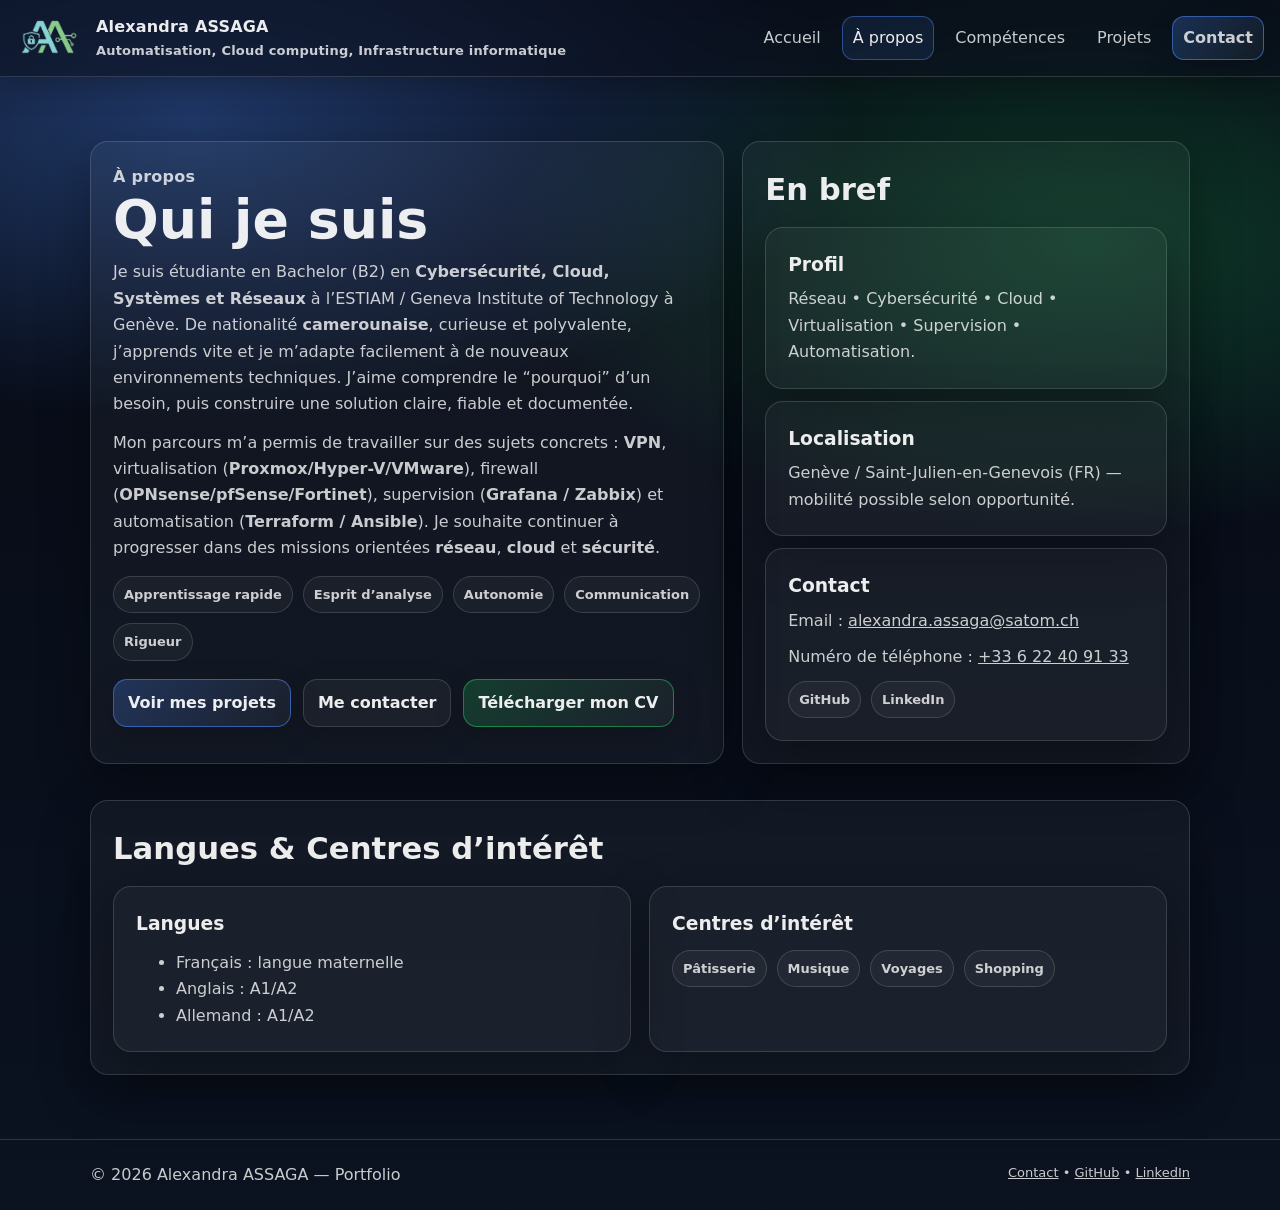
==== about.html @ e3ac4856 "Correction filtre projets + slogan, accessibilité et JS" ====
<!DOCTYPE html>
<html lang="fr">
<head>
  <meta charset="UTF-8" />
  <meta name="viewport" content="width=device-width, initial-scale=1.0" />
  <title>Portfolio — À propos</title>
  <link rel="canonical" href="https://aassaga21.github.io/Mon_porfolio/about.html" />
  <meta http-equiv="Content-Security-Policy" content="upgrade-insecure-requests" />
  <meta name="referrer" content="strict-origin-when-cross-origin" />
  <link rel="stylesheet" href="css/style.css" />
</head>
<body>

<header>
  <div class="container nav">
    <a class="brand" href="index.html">
      <img
        src="assets/images/Logo_Alexandra_ASSAGA.png"
        alt="Logo Alexandra Assaga"
        class="site-logo"
      />
      <div>
        <div style="font-weight:800">Alexandra ASSAGA</div>
        <div class="small muted">Automatisation, Cloud computing, Infrastructure informatique</div>
      </div>
    </a>

    <nav class="nav-links">
      <a data-nav href="index.html">Accueil</a>
      <a data-nav href="about.html">À propos</a>
      <a data-nav href="skills.html">Compétences</a>
      <a data-nav href="projects.html">Projets</a>
      <a data-nav href="contact.html" class="btn primary">Contact</a>
    </nav>
  </div>
</header>

<main class="section">
  <div class="container grid">

    <!-- Colonne gauche : bio + objectifs -->
    <section class="card pad" style="grid-column: 1 / span 7">
      <div class="kicker">À propos</div>
      <h1>Qui je suis</h1>

      <p>
        Je suis étudiante en Bachelor (B2) en <strong>Cybersécurité, Cloud, Systèmes et Réseaux</strong>
        à l’ESTIAM / Geneva Institute of Technology à Genève.
        De nationalité <strong>camerounaise</strong>, curieuse et polyvalente, j’apprends vite
        et je m’adapte facilement à de nouveaux environnements techniques.
        J’aime comprendre le “pourquoi” d’un besoin, puis construire une solution claire,
        fiable et documentée.
      </p>
      <p>
        Mon parcours m’a permis de travailler sur des sujets concrets : <strong>VPN</strong>, virtualisation (<strong>Proxmox/Hyper-V/VMware</strong>),
        firewall (<strong>OPNsense/pfSense/Fortinet</strong>), supervision (<strong>Grafana / Zabbix</strong>) et automatisation (<strong>Terraform / Ansible</strong>).
        Je souhaite continuer à progresser dans des missions orientées <strong>réseau</strong>, <strong>cloud</strong> et <strong>sécurité</strong>.
      </p>

      <div class="badges" style="margin-top:14px">
        <span class="badge">Apprentissage rapide</span>
        <span class="badge">Esprit d’analyse</span>
        <span class="badge">Autonomie</span>
        <span class="badge">Communication</span>
        <span class="badge">Rigueur</span>
      </div>

      <div class="hero-cta" style="margin-top:18px">
        <a class="btn primary" href="projects.html">Voir mes projets</a>
        <a class="btn" href="contact.html">Me contacter</a>
        <a class="btn success" href="assets/files/CV_ALEXANDRA_ASSAGA.pdf" target="_blank" rel="noopener">Télécharger mon CV</a>
      </div>
    </section>

    <!-- Colonne droite : résumé + contact -->
    <aside class="card pad" style="grid-column: 8 / span 5">
      <h2>En bref</h2>

      <div class="card pad" style="background: rgba(255,255,255,.03); margin-top:12px">
        <h3 style="margin-bottom:6px">Profil</h3>
        <p style="margin-bottom:0">
          Réseau • Cybersécurité • Cloud • Virtualisation • Supervision • Automatisation.
        </p>
      </div>

      <div class="card pad" style="background: rgba(255,255,255,.03); margin-top:12px">
        <h3 style="margin-bottom:6px">Localisation</h3>
        <p style="margin-bottom:0">Genève / Saint-Julien-en-Genevois (FR) — mobilité possible selon opportunité.</p>
      </div>

      <div class="card pad" style="background: rgba(255,255,255,.03); margin-top:12px">
        <h3 style="margin-bottom:6px">Contact</h3>
        <p style="margin-bottom:10px">
          Email :
          <a href="mailto:alexandra.assaga@satom.ch" style="text-decoration:underline">alexandra.assaga@satom.ch</a>
        </p>
        <p style="margin-bottom:10px">
          Numéro de téléphone :
          <a href="tel:+33622409133" style="text-decoration:underline">+33 6 22 40 91 33</a>
        </p>
        <div class="badges">
          <a class="badge" href="https://github.com/aassaga" target="_blank" rel="noopener">GitHub</a>
          <a class="badge" href="https://www.linkedin.com/in/alexandra-assaga/" target="_blank" rel="noopener">LinkedIn</a>
        </div>
      </div>
    </aside>

    <!-- (On a retiré ici Expérience & Projets académiques — déplacé dans projects.html en carrousel) -->

    <!-- Centres d’intérêt + Langues (tu peux garder cette section si tu veux) -->
    <section class="card pad" style="grid-column: 1 / -1; margin-top:18px">
      <h2>Langues & Centres d’intérêt</h2>

      <div class="grid" style="margin-top:12px">
        <div class="card pad" style="grid-column: span 6; background: rgba(255,255,255,.03)">
          <h3>Langues</h3>
          <ul style="margin:10px 0 0; color: var(--muted)">
            <li>Français : langue maternelle</li>
            <li>Anglais : A1/A2</li>
            <li>Allemand : A1/A2</li>
          </ul>
        </div>

        <div class="card pad" style="grid-column: span 6; background: rgba(255,255,255,.03)">
          <h3>Centres d’intérêt</h3>
          <div class="badges" style="margin-top:10px">
            <span class="badge">Pâtisserie</span>
            <span class="badge">Musique</span>
            <span class="badge">Voyages</span>
            <span class="badge">Shopping</span>
          </div>
        </div>
      </div>
    </section>

  </div>
</main>

<footer>
  <div class="container footer-row">
    <div>© <span id="year"></span> Alexandra ASSAGA — Portfolio</div>
    <div class="small">
      <a href="contact.html" style="text-decoration:underline">Contact</a> •
      <a href="https://github.com/aassaga" target="_blank" rel="noopener" style="text-decoration:underline">GitHub</a> •
      <a href="https://www.linkedin.com/in/alexandra-assaga/" target="_blank" rel="noopener" style="text-decoration:underline">LinkedIn</a>
    </div>
  </div>
</footer>

<script src="js/main.js"></script>
<script>
  document.getElementById("year").textContent = new Date().getFullYear();
</script>

</body>
</html>
---- css/style.css ----
:root{
  --bg: #0b1220;
  --surface: rgba(255,255,255,.055);
  --surface2: rgba(255,255,255,.085);
  --text: rgba(255,255,255,.92);
  --muted: rgba(255,255,255,.78);
  --line: rgba(255,255,255,.14);
  --brand: #4f8cff;
  --brand2: #22c55e;
  --shadow: 0 18px 50px rgba(0,0,0,.35);
  --radius: 18px;
  --container: 1100px;
  --font: ui-sans-serif, system-ui, -apple-system, Segoe UI, Roboto, Helvetica, Arial;
}

*{box-sizing:border-box}
html{scroll-behavior:smooth}
body{
  margin:0;
  font-family:var(--font);
  background:
    radial-gradient(1100px 500px at 15% 10%, rgba(79,140,255,.35), transparent 60%),
    radial-gradient(900px 450px at 85% 20%, rgba(34,197,94,.25), transparent 65%),
    linear-gradient(180deg, #060a14, var(--bg));
  color:var(--text);
  line-height:1.65;
}

a{color:inherit; text-decoration:none}
img{max-width:100%; display:block}

.container{
  width:min(var(--container), calc(100% - 40px));
  margin-inline:auto;
}

.muted{ color: var(--muted); }

/* Header */
header{
  position:sticky;
  top:0;
  z-index:50;
  backdrop-filter: blur(10px);
  background: rgba(11,18,32,.55);
  border-bottom: 1px solid var(--line);
  box-shadow: 0 10px 30px rgba(0,0,0,.18);
}

header .container.nav{
  width: 100%;
  max-width: none;
  margin: 0;
  padding-left: 16px;
  padding-right: 16px;
}

.nav{
  display:flex;
  align-items:center;
  justify-content:space-between;
  padding:14px 0;
  gap:14px;
}

.brand{
  display:flex;
  align-items:center;
  gap:12px;
  font-weight:700;
  letter-spacing:.2px;
  margin-left:0;
}

.brand-text{
  display:flex;
  flex-direction:column;
  line-height:1.05;
}
.brand-name{ font-weight:800; color: var(--text); }

.site-logo{
  height:46px;
  width:auto;
  object-fit:contain;
}

.nav-links{
  display:flex; gap:10px; flex-wrap:wrap;
  align-items:center;
}
.nav-links a{
  padding:8px 10px;
  border-radius:12px;
  color: var(--muted);
  border: 1px solid transparent;
}
.nav-links a:hover{
  color: var(--text);
  border-color: var(--line);
  background: rgba(255,255,255,.04);
}
.nav-links a.active{
  color: var(--text);
  border-color: rgba(79,140,255,.45);
  background: rgba(79,140,255,.10);
}

/* Buttons */
.btn{
  display:inline-flex; align-items:center; justify-content:center;
  gap:10px;
  padding:10px 14px;
  border-radius:14px;
  border: 1px solid var(--line);
  background: rgba(255,255,255,.04);
  color: var(--text);
  font-weight:650;
  box-shadow: 0 10px 30px rgba(0,0,0,.20);
  cursor:pointer;
}
.btn:hover{
  transform: translateY(-2px);
  border-color: rgba(255,255,255,.25);
  background: rgba(255,255,255,.06);
}
.btn.primary{
  border-color: rgba(79,140,255,.55);
  background: linear-gradient(135deg, rgba(79,140,255,.25), rgba(255,255,255,.04));
}
.btn.success{
  border-color: rgba(34,197,94,.55);
  background: linear-gradient(135deg, rgba(34,197,94,.22), rgba(255,255,255,.04));
}

/* Layout blocks */
.section{padding:64px 0}
.grid{
  display:grid;
  grid-template-columns: repeat(12, 1fr);
  gap:18px;
}
.card{
  border: 1px solid var(--line);
  border-radius: var(--radius);
  background: rgba(255,255,255,.04);
  box-shadow: var(--shadow);
}
.card:hover{ border-color: rgba(255,255,255,.20); }
.card.pad{padding:22px}

.kicker{color:var(--muted); font-weight:650; letter-spacing:.25px}
h1,h2,h3{margin:0 0 10px}
h1{font-size: clamp(34px, 4.2vw, 54px); line-height:1.1}
h2{font-size: clamp(24px, 2.4vw, 34px)}
p{margin:0 0 12px; color:var(--muted); max-width:75ch}

.badges{display:flex; flex-wrap:wrap; gap:10px}
.badge{
  padding:7px 10px;
  border-radius:999px;
  border: 1px solid var(--line);
  background: rgba(255,255,255,.04);
  color: var(--muted);
  font-weight:650;
  font-size: 13px;
  display:inline-flex;
  align-items:center;
  gap:8px;
}

/* Focus visible */
a:focus-visible,
button:focus-visible,
input:focus-visible,
textarea:focus-visible{
  outline: 3px solid rgba(79,140,255,.55);
  outline-offset: 3px;
  border-color: rgba(79,140,255,.75);
}

/* Hero */
.hero{ padding:72px 0 44px; }
.hero-left{grid-column: 1 / span 7;}
.hero-right{grid-column: 8 / span 5;}
.hero-cta{display:flex; gap:12px; flex-wrap:wrap; margin-top:18px}

.hl{
  background: linear-gradient(90deg, rgba(79,140,255,.95), rgba(34,197,94,.9));
  -webkit-background-clip: text;
  background-clip: text;
  color: transparent;
}

.hero-badges{ margin-top: 10px; }

.avatar{
  aspect-ratio: 1 / 1;
  border-radius: 22px;
  overflow:hidden;
  border: 1px solid rgba(255,255,255,.18);
  background: rgba(255,255,255,.04);
}
.avatar img{ width:100%; height:100%; object-fit:contain; }

/* Stats */
.stats{margin-top:18px}
.stat{
  display:flex; flex-direction:column;
  gap:3px;
  padding:14px;
  border-radius: 16px;
  border: 1px solid var(--line);
  background: rgba(255,255,255,.03);
}
.stat strong{font-size:18px}
.stat span{color:var(--muted); font-size:13px}

/* Skills */
.skill{
  display:flex; flex-direction:column; gap:10px;
  padding:16px;
  border-radius:16px;
  border:1px solid var(--line);
  background: rgba(255,255,255,.03);
}
.skill-top{display:flex; justify-content:space-between; gap:10px}
.progress{
  height:10px;
  border-radius:999px;
  border:1px solid var(--line);
  overflow:hidden;
  background: rgba(0,0,0,.20);
}
.progress > div{
  height:100%;
  width: var(--w, 60%);
  background: linear-gradient(90deg, rgba(79,140,255,.9), rgba(34,197,94,.85));
}

/* Forms */
form{display:grid; gap:12px}
label{font-weight:750; font-size:14px}
input, textarea{
  width:100%;
  padding:12px 12px;
  border-radius:14px;
  border: 1px solid var(--line);
  background: rgba(255,255,255,.04);
  color: var(--text);
  outline:none;
}
input:focus, textarea:focus{border-color: rgba(79,140,255,.6)}
textarea{min-height:140px; resize:vertical}

/* Footer */
footer{
  border-top: 1px solid var(--line);
  padding:22px 0;
  color: var(--muted);
}
.footer-row{
  display:flex;
  justify-content:space-between;
  gap:12px;
  flex-wrap:wrap;
}
.small{font-size:13px}

/* Section title */
.section-title{
  display:flex;
  align-items:flex-end;
  justify-content:space-between;
  gap:12px;
  margin-bottom: 12px;
}

/* Recent project mini cards */
.cards-3{
  display:grid;
  grid-template-columns: repeat(12, 1fr);
  gap: 18px;
  margin-top: 14px;
}
.cards-3 > article{ grid-column: span 4; }
@media (max-width: 920px){ .cards-3 > article{ grid-column: span 6; } }
@media (max-width: 620px){ .cards-3 > article{ grid-column: 1 / -1; } }

.project-mini{ padding: 18px; }
.project-mini h3{ margin: 0 0 8px; }
.project-mini p{ margin: 0 0 12px; }
.meta{display:flex; flex-wrap:wrap; gap:8px; margin-top:10px}
.meta .badge{font-size:12px}

/* CTA band */
.cta-band{
  padding: 22px;
  background: linear-gradient(135deg, rgba(79,140,255,.14), rgba(34,197,94,.10));
  border: 1px solid rgba(255,255,255,.16);
}

/* Carousel (Projects) */
.carousel{ margin-top: 22px; }
.carousel-viewport{ overflow: hidden; border-radius: 22px; }
.carousel-track{
  display: flex;
  gap: 18px;
  transform: translateX(0);
  transition: transform .35s ease;
  will-change: transform;
}
.carousel-slide{ flex: 0 0 100%; }
@media (min-width: 1000px){
  .carousel-slide{ flex: 0 0 calc(50% - 9px); }
}

.project-card{
  border: 1px solid rgba(255,255,255,.14);
  border-radius: 20px;
  background: rgba(255,255,255,.045);
  box-shadow: 0 18px 50px rgba(0,0,0,.35);
  overflow: hidden;
  padding: 22px;
  display: flex;
  flex-direction: column;
  justify-content: space-between;
  min-height: 420px;
  transition: transform .18s ease, border-color .18s ease, background .18s ease;
}
.project-card:hover{
  transform: translateY(-3px);
  border-color: rgba(79,140,255,.5);
  background: rgba(255,255,255,.06);
}
.project-title{
  margin: 0 0 10px;
  font-size: clamp(22px, 2.2vw, 34px);
  line-height: 1.15;
}
.project-desc{
  margin: 0 0 14px;
  color: rgba(255,255,255,.75);
  max-width: 62ch;
}
.project-tags{ display:flex; flex-wrap: wrap; gap: 10px; margin-top: 10px; }
.tag{
  padding: 7px 10px;
  border-radius: 999px;
  border: 1px solid rgba(255,255,255,.14);
  background: rgba(255,255,255,.04);
  color: rgba(255,255,255,.78);
  font-weight: 650;
  font-size: 13px;
}
.project-actions{
  display:flex;
  gap: 12px;
  flex-wrap: wrap;
  margin-top: 18px;
}

/* Carousel controls */
.carousel-controls{
  display: flex;
  align-items: center;
  justify-content: center;
  gap: 14px;
  margin-top: 14px;
}
.carousel-btn{
  width: 44px;
  height: 44px;
  border-radius: 14px;
  border: 1px solid rgba(255,255,255,.16);
  background: rgba(255,255,255,.04);
  color: rgba(255,255,255,.9);
  font-size: 26px;
  cursor: pointer;
}
.carousel-btn:hover{
  border-color: rgba(79,140,255,.55);
  background: rgba(255,255,255,.06);
  transform: translateY(-1px);
}
.carousel-dots{ display: flex; gap: 8px; align-items: center; }
.carousel-dot{
  width: 10px;
  height: 10px;
  border-radius: 999px;
  border: 1px solid rgba(255,255,255,.22);
  background: rgba(255,255,255,.10);
  cursor: pointer;
}
.carousel-dot.is-active{
  width: 22px;
  background: rgba(79,140,255,.60);
  border-color: rgba(79,140,255,.70);
}

/* Filters + grid */
.filters{
  display:flex;
  flex-wrap:wrap;
  gap:10px;
  margin-top: 16px;
}
.filter-btn{
  appearance:none;
  border: 1px solid rgba(255,255,255,.16);
  background: rgba(255,255,255,.04);
  color: rgba(255,255,255,.82);
  padding: 9px 12px;
  border-radius: 999px;
  font-weight: 650;
  cursor: pointer;
}
.filter-btn:hover{
  border-color: rgba(79,140,255,.55);
  background: rgba(255,255,255,.06);
  transform: translateY(-1px);
}
.filter-btn.is-active{
  border-color: rgba(79,140,255,.70);
  background: rgba(79,140,255,.14);
  color: rgba(255,255,255,.92);
}

.projects-grid{
  display:grid;
  grid-template-columns: repeat(12, 1fr);
  gap: 18px;
  margin-top: 18px;
}
.project-item{ grid-column: span 6; }
@media (max-width: 720px){ .project-item{ grid-column: 1 / -1; } }
.project-item .content{ padding: 18px; }

.project-cover{
  height: 160px;
  border-bottom: 1px solid rgba(255,255,255,.14);
  background:
    radial-gradient(600px 240px at 15% 20%, rgba(79,140,255,.22), transparent 60%),
    radial-gradient(520px 220px at 85% 10%, rgba(34,197,94,.18), transparent 62%),
    rgba(255,255,255,.03);
}

/* Responsive */
@media (max-width: 920px){
  .hero-left{grid-column: 1 / -1;}
  .hero-right{grid-column: 1 / -1;}
}
@media (max-width: 600px){
  .brand-text{display:none;}
  header .container.nav{
    padding-left: 12px;
    padding-right: 12px;
  }
}

/* Reduced motion */
@media (prefers-reduced-motion: reduce){
  *{
    scroll-behavior: auto !important;
    transition: none !important;
    animation: none !important;
  }
}
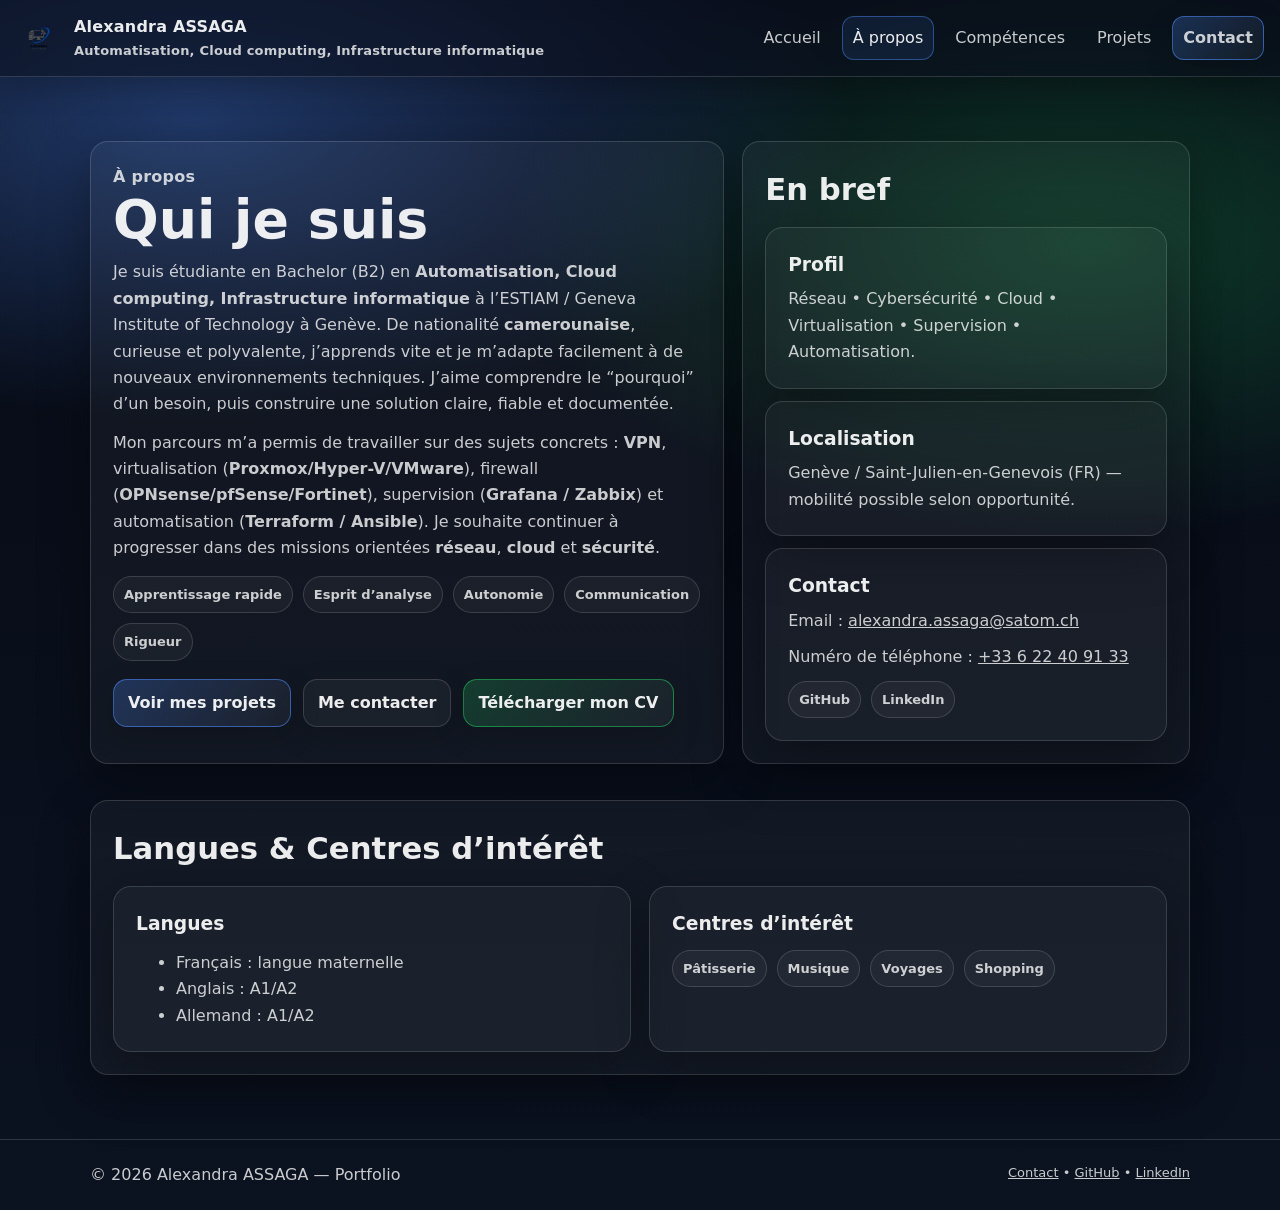
==== commit 7933af4f: "domaine" ====
--- a/about.html
+++ b/about.html
@@ -44,7 +44,7 @@
       <h1>Qui je suis</h1>
 
       <p>
-        Je suis étudiante en Bachelor (B2) en <strong>Cybersécurité, Cloud, Systèmes et Réseaux</strong>
+        Je suis étudiante en Bachelor (B2) en <strong>Automatisation, Cloud computing, Infrastructure informatique</strong>
         à l’ESTIAM / Geneva Institute of Technology à Genève.
         De nationalité <strong>camerounaise</strong>, curieuse et polyvalente, j’apprends vite
         et je m’adapte facilement à de nouveaux environnements techniques.
@@ -68,7 +68,7 @@
       <div class="hero-cta" style="margin-top:18px">
         <a class="btn primary" href="projects.html">Voir mes projets</a>
         <a class="btn" href="contact.html">Me contacter</a>
-        <a class="btn success" href="assets/files/CV_ALEXANDRA_ASSAGA.pdf" target="_blank" rel="noopener">Télécharger mon CV</a>
+        <a class="btn success" href="assets/files/CV_Alexandra ASSAGA.pdf" target="_blank" rel="noopener">Télécharger mon CV</a>
       </div>
     </section>
 
--- a/css/style.css
+++ b/css/style.css
@@ -27,7 +27,11 @@
 }
 
 a{color:inherit; text-decoration:none}
-img{max-width:100%; display:block}
+img {
+  width: 300px;
+  max-width: 100%; /* ne déborde pas sur mobile */
+  display: block;
+}
 
 .container{
   width:min(var(--container), calc(100% - 40px));
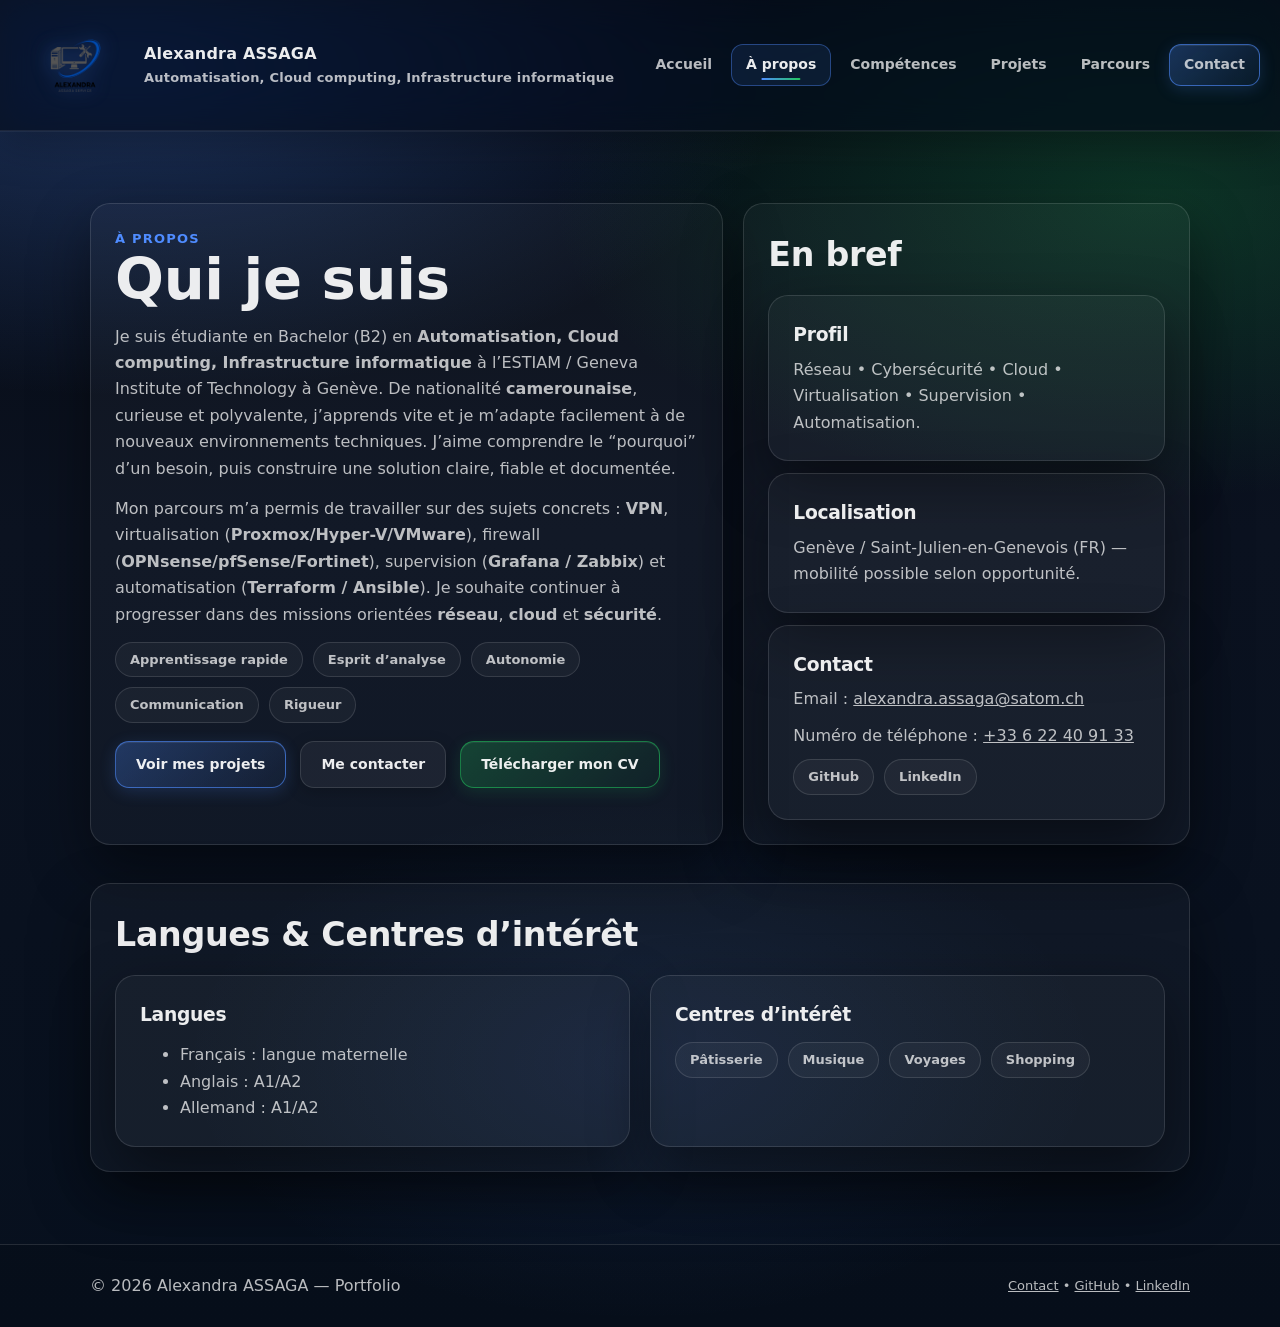
==== commit 5c4555a0: "commit" ====
--- a/about.html
+++ b/about.html
@@ -30,6 +30,7 @@
       <a data-nav href="about.html">À propos</a>
       <a data-nav href="skills.html">Compétences</a>
       <a data-nav href="projects.html">Projets</a>
+      <a data-nav href="parcours.html">Parcours</a>
       <a data-nav href="contact.html" class="btn primary">Contact</a>
     </nav>
   </div>
--- a/css/style.css
+++ b/css/style.css
@@ -1,472 +1,781 @@
+/* ============================================================
+   VARIABLES & RESET
+   ============================================================ */
 :root{
   --bg: #0b1220;
   --surface: rgba(255,255,255,.055);
   --surface2: rgba(255,255,255,.085);
   --text: rgba(255,255,255,.92);
-  --muted: rgba(255,255,255,.78);
-  --line: rgba(255,255,255,.14);
+  --muted: rgba(255,255,255,.72);
+  --line: rgba(255,255,255,.12);
   --brand: #4f8cff;
   --brand2: #22c55e;
-  --shadow: 0 18px 50px rgba(0,0,0,.35);
-  --radius: 18px;
+  --shadow: 0 24px 60px rgba(0,0,0,.45);
+  --glow-blue: 0 0 30px rgba(79,140,255,.25);
+  --glow-green: 0 0 30px rgba(34,197,94,.20);
+  --radius: 20px;
   --container: 1100px;
   --font: ui-sans-serif, system-ui, -apple-system, Segoe UI, Roboto, Helvetica, Arial;
-}
-
-*{box-sizing:border-box}
-html{scroll-behavior:smooth}
+  --transition: .22s cubic-bezier(.4,0,.2,1);
+}
+
+*{ box-sizing: border-box; }
+html{ scroll-behavior: smooth; }
+
 body{
-  margin:0;
-  font-family:var(--font);
+  margin: 0;
+  font-family: var(--font);
   background:
-    radial-gradient(1100px 500px at 15% 10%, rgba(79,140,255,.35), transparent 60%),
-    radial-gradient(900px 450px at 85% 20%, rgba(34,197,94,.25), transparent 65%),
-    linear-gradient(180deg, #060a14, var(--bg));
-  color:var(--text);
-  line-height:1.65;
-}
-
-a{color:inherit; text-decoration:none}
-img {
-  width: 300px;
-  max-width: 100%; /* ne déborde pas sur mobile */
-  display: block;
-}
+    radial-gradient(1200px 600px at 10% 5%,  rgba(79,140,255,.30), transparent 55%),
+    radial-gradient(1000px 500px at 90% 15%, rgba(34,197,94,.22), transparent 60%),
+    radial-gradient(700px 400px at 50% 80%,  rgba(79,140,255,.10), transparent 65%),
+    linear-gradient(180deg, #050912, var(--bg) 40%, #07101e);
+  color: var(--text);
+  line-height: 1.65;
+}
+
+a{ color: inherit; text-decoration: none; }
+img{ max-width: 100%; display: block; }
 
 .container{
-  width:min(var(--container), calc(100% - 40px));
-  margin-inline:auto;
-}
-
+  width: min(var(--container), calc(100% - 40px));
+  margin-inline: auto;
+}
 .muted{ color: var(--muted); }
-
-/* Header */
+.small{ font-size: 13px; }
+
+
+/* ============================================================
+   KEYFRAMES
+   ============================================================ */
+@keyframes fadeUp{
+  from{ opacity:0; transform: translateY(28px); }
+  to  { opacity:1; transform: translateY(0); }
+}
+@keyframes gradientShift{
+  0%  { background-position: 0% 50%; }
+  50% { background-position: 100% 50%; }
+  100%{ background-position: 0% 50%; }
+}
+@keyframes progressFill{
+  from{ width: 0; }
+  to  { width: var(--w, 60%); }
+}
+@keyframes pulse-ring{
+  0%  { box-shadow: 0 0 0 0 rgba(79,140,255,.35); }
+  70% { box-shadow: 0 0 0 12px rgba(79,140,255,0); }
+  100%{ box-shadow: 0 0 0 0 rgba(79,140,255,0); }
+}
+@keyframes float{
+  0%, 100%{ transform: translateY(0); }
+  50%      { transform: translateY(-8px); }
+}
+@keyframes shimmer{
+  0%  { background-position: -400px 0; }
+  100%{ background-position: 400px 0; }
+}
+
+
+/* ============================================================
+   HEADER / NAV
+   ============================================================ */
 header{
-  position:sticky;
-  top:0;
-  z-index:50;
-  backdrop-filter: blur(10px);
-  background: rgba(11,18,32,.55);
-  border-bottom: 1px solid var(--line);
-  box-shadow: 0 10px 30px rgba(0,0,0,.18);
+  position: sticky;
+  top: 0;
+  z-index: 50;
+  -webkit-backdrop-filter: blur(18px) saturate(160%);
+  backdrop-filter: blur(18px) saturate(160%);
+  background: rgba(7,14,28,.70);
+  border-bottom: 1px solid rgba(255,255,255,.08);
+  box-shadow: 0 1px 0 rgba(255,255,255,.05), 0 12px 40px rgba(0,0,0,.25);
+  transition: background var(--transition);
 }
 
 header .container.nav{
   width: 100%;
   max-width: none;
   margin: 0;
-  padding-left: 16px;
-  padding-right: 16px;
+  padding-left: 20px;
+  padding-right: 20px;
 }
 
 .nav{
-  display:flex;
-  align-items:center;
-  justify-content:space-between;
-  padding:14px 0;
-  gap:14px;
+  display: flex;
+  align-items: center;
+  justify-content: space-between;
+  padding: 10px 0;
+  gap: 14px;
 }
 
 .brand{
-  display:flex;
-  align-items:center;
-  gap:12px;
-  font-weight:700;
-  letter-spacing:.2px;
-  margin-left:0;
-}
+  display: flex;
+  align-items: center;
+  gap: 14px;
+  font-weight: 700;
+  letter-spacing: .2px;
+  transition: opacity var(--transition);
+}
+.brand:hover{ opacity: .85; }
 
 .brand-text{
-  display:flex;
-  flex-direction:column;
-  line-height:1.05;
-}
-.brand-name{ font-weight:800; color: var(--text); }
+  display: flex;
+  flex-direction: column;
+  line-height: 1.1;
+}
+.brand-name{
+  font-weight: 800;
+  font-size: 15px;
+  color: var(--text);
+  letter-spacing: .3px;
+}
 
 .site-logo{
-  height:46px;
-  width:auto;
-  object-fit:contain;
-}
-
+  height: 110px;
+  width: 110px;
+  object-fit: contain;
+  filter: drop-shadow(0 0 10px rgba(79,140,255,.4));
+  transition: filter var(--transition), transform var(--transition);
+}
+.brand:hover .site-logo{
+  filter: drop-shadow(0 0 18px rgba(79,140,255,.65));
+  transform: scale(1.04);
+}
+
+/* Nav links */
 .nav-links{
-  display:flex; gap:10px; flex-wrap:wrap;
-  align-items:center;
+  display: flex;
+  gap: 4px;
+  flex-wrap: wrap;
+  align-items: center;
 }
 .nav-links a{
-  padding:8px 10px;
-  border-radius:12px;
+  position: relative;
+  padding: 8px 14px;
+  border-radius: 12px;
   color: var(--muted);
   border: 1px solid transparent;
+  font-size: 14px;
+  font-weight: 600;
+  transition: color var(--transition), border-color var(--transition), background var(--transition);
+  overflow: hidden;
+}
+.nav-links a::after{
+  content: '';
+  position: absolute;
+  bottom: 5px; left: 50%;
+  width: 0; height: 2px;
+  border-radius: 999px;
+  background: linear-gradient(90deg, var(--brand), var(--brand2));
+  transform: translateX(-50%);
+  transition: width var(--transition);
 }
 .nav-links a:hover{
   color: var(--text);
   border-color: var(--line);
-  background: rgba(255,255,255,.04);
-}
+  background: rgba(255,255,255,.05);
+}
+.nav-links a:hover::after{ width: 40%; }
 .nav-links a.active{
   color: var(--text);
-  border-color: rgba(79,140,255,.45);
+  border-color: rgba(79,140,255,.40);
   background: rgba(79,140,255,.10);
 }
-
-/* Buttons */
+.nav-links a.active::after{ width: 40%; }
+
+
+/* ============================================================
+   BUTTONS
+   ============================================================ */
 .btn{
-  display:inline-flex; align-items:center; justify-content:center;
-  gap:10px;
-  padding:10px 14px;
-  border-radius:14px;
+  display: inline-flex;
+  align-items: center;
+  justify-content: center;
+  gap: 8px;
+  padding: 11px 20px;
+  border-radius: 14px;
   border: 1px solid var(--line);
-  background: rgba(255,255,255,.04);
+  background: rgba(255,255,255,.05);
   color: var(--text);
-  font-weight:650;
-  box-shadow: 0 10px 30px rgba(0,0,0,.20);
-  cursor:pointer;
+  font-weight: 650;
+  font-size: 14px;
+  box-shadow: 0 4px 16px rgba(0,0,0,.20);
+  cursor: pointer;
+  transition: transform var(--transition), border-color var(--transition),
+              background var(--transition), box-shadow var(--transition);
 }
 .btn:hover{
-  transform: translateY(-2px);
-  border-color: rgba(255,255,255,.25);
-  background: rgba(255,255,255,.06);
-}
+  transform: translateY(-3px);
+  border-color: rgba(255,255,255,.28);
+  background: rgba(255,255,255,.08);
+  box-shadow: 0 10px 30px rgba(0,0,0,.30);
+}
+.btn:active{ transform: translateY(-1px); }
+
 .btn.primary{
-  border-color: rgba(79,140,255,.55);
-  background: linear-gradient(135deg, rgba(79,140,255,.25), rgba(255,255,255,.04));
-}
+  border-color: rgba(79,140,255,.60);
+  background: linear-gradient(135deg, rgba(79,140,255,.28), rgba(79,140,255,.06));
+  box-shadow: 0 4px 16px rgba(79,140,255,.18), inset 0 1px 0 rgba(255,255,255,.08);
+}
+.btn.primary:hover{
+  border-color: rgba(79,140,255,.80);
+  background: linear-gradient(135deg, rgba(79,140,255,.40), rgba(79,140,255,.12));
+  box-shadow: 0 10px 30px rgba(79,140,255,.30), inset 0 1px 0 rgba(255,255,255,.10);
+}
+
 .btn.success{
   border-color: rgba(34,197,94,.55);
-  background: linear-gradient(135deg, rgba(34,197,94,.22), rgba(255,255,255,.04));
-}
-
-/* Layout blocks */
-.section{padding:64px 0}
+  background: linear-gradient(135deg, rgba(34,197,94,.25), rgba(34,197,94,.05));
+  box-shadow: 0 4px 16px rgba(34,197,94,.15), inset 0 1px 0 rgba(255,255,255,.06);
+}
+.btn.success:hover{
+  border-color: rgba(34,197,94,.75);
+  background: linear-gradient(135deg, rgba(34,197,94,.38), rgba(34,197,94,.10));
+  box-shadow: 0 10px 30px rgba(34,197,94,.25), inset 0 1px 0 rgba(255,255,255,.10);
+}
+
+
+/* ============================================================
+   LAYOUT
+   ============================================================ */
+.section{ padding: 72px 0; }
 .grid{
-  display:grid;
+  display: grid;
   grid-template-columns: repeat(12, 1fr);
-  gap:18px;
-}
+  gap: 20px;
+}
+
 .card{
   border: 1px solid var(--line);
   border-radius: var(--radius);
-  background: rgba(255,255,255,.04);
+  background: rgba(255,255,255,.03);
   box-shadow: var(--shadow);
-}
-.card:hover{ border-color: rgba(255,255,255,.20); }
-.card.pad{padding:22px}
-
-.kicker{color:var(--muted); font-weight:650; letter-spacing:.25px}
-h1,h2,h3{margin:0 0 10px}
-h1{font-size: clamp(34px, 4.2vw, 54px); line-height:1.1}
-h2{font-size: clamp(24px, 2.4vw, 34px)}
-p{margin:0 0 12px; color:var(--muted); max-width:75ch}
-
-.badges{display:flex; flex-wrap:wrap; gap:10px}
+  transition: border-color var(--transition), box-shadow var(--transition),
+              transform var(--transition), background var(--transition);
+}
+.card:hover{
+  border-color: rgba(79,140,255,.30);
+  box-shadow: var(--shadow), var(--glow-blue);
+  transform: translateY(-3px);
+  background: rgba(255,255,255,.05);
+}
+.card.pad{ padding: 24px; }
+
+
+/* ============================================================
+   TYPOGRAPHY
+   ============================================================ */
+.kicker{
+  color: var(--brand);
+  font-weight: 700;
+  font-size: 13px;
+  letter-spacing: 1.2px;
+  text-transform: uppercase;
+}
+
+h1, h2, h3{ margin: 0 0 12px; letter-spacing: -.3px; }
+h1{
+  font-size: clamp(36px, 4.5vw, 58px);
+  line-height: 1.08;
+  font-weight: 900;
+}
+h2{
+  font-size: clamp(26px, 2.6vw, 36px);
+  font-weight: 800;
+}
+h3{ font-weight: 700; }
+
+p{ margin: 0 0 14px; color: var(--muted); max-width: 75ch; }
+
+
+/* ============================================================
+   BADGES
+   ============================================================ */
+.badges{ display: flex; flex-wrap: wrap; gap: 10px; }
 .badge{
-  padding:7px 10px;
-  border-radius:999px;
+  padding: 6px 14px;
+  border-radius: 999px;
   border: 1px solid var(--line);
   background: rgba(255,255,255,.04);
   color: var(--muted);
-  font-weight:650;
+  font-weight: 650;
   font-size: 13px;
-  display:inline-flex;
-  align-items:center;
-  gap:8px;
-}
-
-/* Focus visible */
+  display: inline-flex;
+  align-items: center;
+  gap: 7px;
+  transition: border-color var(--transition), color var(--transition), background var(--transition);
+}
+.badge:hover{
+  border-color: rgba(79,140,255,.40);
+  color: var(--text);
+  background: rgba(79,140,255,.07);
+}
+
+
+/* ============================================================
+   FOCUS
+   ============================================================ */
 a:focus-visible,
 button:focus-visible,
 input:focus-visible,
 textarea:focus-visible{
-  outline: 3px solid rgba(79,140,255,.55);
+  outline: 2px solid rgba(79,140,255,.70);
   outline-offset: 3px;
-  border-color: rgba(79,140,255,.75);
-}
-
-/* Hero */
-.hero{ padding:72px 0 44px; }
-.hero-left{grid-column: 1 / span 7;}
-.hero-right{grid-column: 8 / span 5;}
-.hero-cta{display:flex; gap:12px; flex-wrap:wrap; margin-top:18px}
-
+  border-color: rgba(79,140,255,.80);
+}
+
+
+/* ============================================================
+   HERO
+   ============================================================ */
+.hero{
+  padding: 90px 0 56px;
+  animation: fadeUp .70s ease both;
+}
+.hero-left{
+  grid-column: 1 / span 7;
+  animation: fadeUp .70s .05s ease both;
+}
+.hero-right{
+  grid-column: 8 / span 5;
+  animation: fadeUp .70s .15s ease both;
+}
+.hero-cta{
+  display: flex;
+  gap: 14px;
+  flex-wrap: wrap;
+  margin-top: 22px;
+}
+
+/* Animated gradient headline */
 .hl{
-  background: linear-gradient(90deg, rgba(79,140,255,.95), rgba(34,197,94,.9));
+  background: linear-gradient(90deg, #4f8cff, #22c55e, #4f8cff);
+  background-size: 200% auto;
   -webkit-background-clip: text;
   background-clip: text;
   color: transparent;
-}
-
-.hero-badges{ margin-top: 10px; }
-
+  animation: gradientShift 5s linear infinite;
+}
+
+.hero-badges{ margin-top: 14px; }
+
+/* Floating avatar */
 .avatar{
   aspect-ratio: 1 / 1;
-  border-radius: 22px;
-  overflow:hidden;
-  border: 1px solid rgba(255,255,255,.18);
+  border-radius: 24px;
+  overflow: hidden;
+  border: 1px solid rgba(79,140,255,.30);
   background: rgba(255,255,255,.04);
-}
-.avatar img{ width:100%; height:100%; object-fit:contain; }
-
-/* Stats */
-.stats{margin-top:18px}
+  box-shadow: 0 0 60px rgba(79,140,255,.18), var(--shadow);
+  animation: float 6s ease-in-out infinite;
+  transition: box-shadow var(--transition);
+}
+.avatar:hover{
+  box-shadow: 0 0 80px rgba(79,140,255,.30), var(--shadow);
+}
+.avatar img{ width: 100%; height: 100%; object-fit: contain; }
+
+
+/* ============================================================
+   STATS
+   ============================================================ */
+.stats{ margin-top: 22px; }
 .stat{
-  display:flex; flex-direction:column;
-  gap:3px;
-  padding:14px;
-  border-radius: 16px;
+  display: flex;
+  flex-direction: column;
+  gap: 4px;
+  padding: 16px;
+  border-radius: 18px;
   border: 1px solid var(--line);
   background: rgba(255,255,255,.03);
-}
-.stat strong{font-size:18px}
-.stat span{color:var(--muted); font-size:13px}
-
-/* Skills */
+  transition: border-color var(--transition), transform var(--transition), box-shadow var(--transition);
+}
+.stat:hover{
+  border-color: rgba(79,140,255,.35);
+  transform: translateY(-2px);
+  box-shadow: var(--glow-blue);
+}
+.stat strong{
+  font-size: 22px;
+  font-weight: 800;
+  background: linear-gradient(90deg, #fff, rgba(255,255,255,.75));
+  -webkit-background-clip: text;
+  background-clip: text;
+  color: transparent;
+}
+.stat span{ color: var(--muted); font-size: 13px; }
+
+
+/* ============================================================
+   SKILLS
+   ============================================================ */
 .skill{
-  display:flex; flex-direction:column; gap:10px;
-  padding:16px;
-  border-radius:16px;
-  border:1px solid var(--line);
+  display: flex;
+  flex-direction: column;
+  gap: 12px;
+  padding: 18px;
+  border-radius: 18px;
+  border: 1px solid var(--line);
   background: rgba(255,255,255,.03);
-}
-.skill-top{display:flex; justify-content:space-between; gap:10px}
+  transition: border-color var(--transition), transform var(--transition), box-shadow var(--transition);
+}
+.skill:hover{
+  border-color: rgba(79,140,255,.35);
+  transform: translateY(-2px);
+  box-shadow: var(--glow-blue);
+}
+.skill-top{
+  display: flex;
+  justify-content: space-between;
+  gap: 10px;
+  font-weight: 650;
+}
+
 .progress{
-  height:10px;
-  border-radius:999px;
-  border:1px solid var(--line);
-  overflow:hidden;
-  background: rgba(0,0,0,.20);
+  height: 8px;
+  border-radius: 999px;
+  border: 1px solid var(--line);
+  overflow: hidden;
+  background: rgba(0,0,0,.25);
 }
 .progress > div{
-  height:100%;
+  height: 100%;
   width: var(--w, 60%);
   background: linear-gradient(90deg, rgba(79,140,255,.9), rgba(34,197,94,.85));
-}
-
-/* Forms */
-form{display:grid; gap:12px}
-label{font-weight:750; font-size:14px}
+  border-radius: 999px;
+  animation: progressFill 1.2s cubic-bezier(.4,0,.2,1) both;
+  box-shadow: 0 0 12px rgba(79,140,255,.40);
+}
+
+
+/* ============================================================
+   FORMS
+   ============================================================ */
+form{ display: grid; gap: 14px; }
+label{ font-weight: 700; font-size: 14px; letter-spacing: .1px; }
+
 input, textarea{
-  width:100%;
-  padding:12px 12px;
-  border-radius:14px;
+  width: 100%;
+  padding: 13px 16px;
+  border-radius: 14px;
   border: 1px solid var(--line);
   background: rgba(255,255,255,.04);
   color: var(--text);
-  outline:none;
-}
-input:focus, textarea:focus{border-color: rgba(79,140,255,.6)}
-textarea{min-height:140px; resize:vertical}
-
-/* Footer */
+  font-family: var(--font);
+  font-size: 14px;
+  outline: none;
+  transition: border-color var(--transition), background var(--transition), box-shadow var(--transition);
+}
+input:hover, textarea:hover{
+  border-color: rgba(255,255,255,.22);
+  background: rgba(255,255,255,.06);
+}
+input:focus, textarea:focus{
+  border-color: rgba(79,140,255,.65);
+  background: rgba(79,140,255,.05);
+  box-shadow: 0 0 0 3px rgba(79,140,255,.12);
+}
+textarea{ min-height: 150px; resize: vertical; }
+
+
+/* ============================================================
+   FOOTER
+   ============================================================ */
 footer{
   border-top: 1px solid var(--line);
-  padding:22px 0;
+  padding: 28px 0;
   color: var(--muted);
+  background: rgba(0,0,0,.12);
 }
 .footer-row{
-  display:flex;
-  justify-content:space-between;
-  gap:12px;
-  flex-wrap:wrap;
-}
-.small{font-size:13px}
-
-/* Section title */
+  display: flex;
+  justify-content: space-between;
+  align-items: center;
+  gap: 12px;
+  flex-wrap: wrap;
+}
+
+
+/* ============================================================
+   SECTION TITLE
+   ============================================================ */
 .section-title{
-  display:flex;
-  align-items:flex-end;
-  justify-content:space-between;
-  gap:12px;
-  margin-bottom: 12px;
-}
-
-/* Recent project mini cards */
+  display: flex;
+  align-items: flex-end;
+  justify-content: space-between;
+  gap: 12px;
+  margin-bottom: 16px;
+}
+
+
+/* ============================================================
+   PROJECT MINI CARDS
+   ============================================================ */
 .cards-3{
-  display:grid;
+  display: grid;
   grid-template-columns: repeat(12, 1fr);
-  gap: 18px;
-  margin-top: 14px;
+  gap: 20px;
+  margin-top: 16px;
 }
 .cards-3 > article{ grid-column: span 4; }
 @media (max-width: 920px){ .cards-3 > article{ grid-column: span 6; } }
 @media (max-width: 620px){ .cards-3 > article{ grid-column: 1 / -1; } }
 
-.project-mini{ padding: 18px; }
+.project-mini{ padding: 20px; }
 .project-mini h3{ margin: 0 0 8px; }
 .project-mini p{ margin: 0 0 12px; }
-.meta{display:flex; flex-wrap:wrap; gap:8px; margin-top:10px}
-.meta .badge{font-size:12px}
-
-/* CTA band */
+.meta{ display: flex; flex-wrap: wrap; gap: 8px; margin-top: 10px; }
+.meta .badge{ font-size: 12px; }
+
+
+/* ============================================================
+   CTA BAND
+   ============================================================ */
 .cta-band{
-  padding: 22px;
+  padding: 28px;
   background: linear-gradient(135deg, rgba(79,140,255,.14), rgba(34,197,94,.10));
   border: 1px solid rgba(255,255,255,.16);
-}
-
-/* Carousel (Projects) */
-.carousel{ margin-top: 22px; }
-.carousel-viewport{ overflow: hidden; border-radius: 22px; }
+  position: relative;
+  overflow: hidden;
+}
+.cta-band::before{
+  content: '';
+  position: absolute;
+  inset: 0;
+  background: linear-gradient(105deg, transparent 40%, rgba(79,140,255,.06) 60%, transparent 80%);
+  background-size: 200% 100%;
+  animation: shimmer 3s linear infinite;
+  pointer-events: none;
+}
+
+
+/* ============================================================
+   CAROUSEL
+   ============================================================ */
+.carousel{ margin-top: 24px; }
+.carousel-viewport{ overflow: hidden; border-radius: 24px; }
 .carousel-track{
   display: flex;
-  gap: 18px;
+  gap: 20px;
   transform: translateX(0);
-  transition: transform .35s ease;
+  transition: transform .38s cubic-bezier(.4,0,.2,1);
   will-change: transform;
 }
 .carousel-slide{ flex: 0 0 100%; }
 @media (min-width: 1000px){
-  .carousel-slide{ flex: 0 0 calc(50% - 9px); }
+  .carousel-slide{ flex: 0 0 calc(50% - 10px); }
 }
 
 .project-card{
-  border: 1px solid rgba(255,255,255,.14);
-  border-radius: 20px;
-  background: rgba(255,255,255,.045);
-  box-shadow: 0 18px 50px rgba(0,0,0,.35);
+  border: 1px solid rgba(255,255,255,.12);
+  border-radius: 22px;
+  background: rgba(255,255,255,.04);
+  box-shadow: 0 20px 60px rgba(0,0,0,.40);
   overflow: hidden;
-  padding: 22px;
+  padding: 24px;
   display: flex;
   flex-direction: column;
   justify-content: space-between;
   min-height: 420px;
-  transition: transform .18s ease, border-color .18s ease, background .18s ease;
+  position: relative;
+  transition: transform var(--transition), border-color var(--transition),
+              background var(--transition), box-shadow var(--transition);
+}
+.project-card::before{
+  content: '';
+  position: absolute;
+  top: 0; left: 0; right: 0;
+  height: 1px;
+  background: linear-gradient(90deg, transparent, rgba(79,140,255,.50), transparent);
+  opacity: 0;
+  transition: opacity var(--transition);
 }
 .project-card:hover{
-  transform: translateY(-3px);
-  border-color: rgba(79,140,255,.5);
+  transform: translateY(-5px);
+  border-color: rgba(79,140,255,.45);
   background: rgba(255,255,255,.06);
-}
+  box-shadow: 0 30px 70px rgba(0,0,0,.50), var(--glow-blue);
+}
+.project-card:hover::before{ opacity: 1; }
+
 .project-title{
   margin: 0 0 10px;
-  font-size: clamp(22px, 2.2vw, 34px);
+  font-size: clamp(22px, 2.2vw, 32px);
   line-height: 1.15;
+  font-weight: 800;
 }
 .project-desc{
   margin: 0 0 14px;
+  color: rgba(255,255,255,.72);
+  max-width: 62ch;
+}
+.project-tags{ display: flex; flex-wrap: wrap; gap: 10px; margin-top: 10px; }
+.tag{
+  padding: 6px 12px;
+  border-radius: 999px;
+  border: 1px solid rgba(255,255,255,.12);
+  background: rgba(255,255,255,.04);
   color: rgba(255,255,255,.75);
-  max-width: 62ch;
-}
-.project-tags{ display:flex; flex-wrap: wrap; gap: 10px; margin-top: 10px; }
-.tag{
-  padding: 7px 10px;
-  border-radius: 999px;
-  border: 1px solid rgba(255,255,255,.14);
-  background: rgba(255,255,255,.04);
-  color: rgba(255,255,255,.78);
   font-weight: 650;
   font-size: 13px;
+  transition: border-color var(--transition), background var(--transition);
+}
+.tag:hover{
+  border-color: rgba(79,140,255,.40);
+  background: rgba(79,140,255,.08);
 }
 .project-actions{
-  display:flex;
+  display: flex;
   gap: 12px;
   flex-wrap: wrap;
-  margin-top: 18px;
-}
-
-/* Carousel controls */
+  margin-top: 20px;
+}
+
+
+/* ============================================================
+   CAROUSEL CONTROLS
+   ============================================================ */
 .carousel-controls{
   display: flex;
   align-items: center;
   justify-content: center;
   gap: 14px;
-  margin-top: 14px;
+  margin-top: 16px;
 }
 .carousel-btn{
-  width: 44px;
-  height: 44px;
+  width: 46px;
+  height: 46px;
   border-radius: 14px;
-  border: 1px solid rgba(255,255,255,.16);
+  border: 1px solid rgba(255,255,255,.14);
   background: rgba(255,255,255,.04);
   color: rgba(255,255,255,.9);
-  font-size: 26px;
+  font-size: 24px;
   cursor: pointer;
+  transition: border-color var(--transition), background var(--transition),
+              transform var(--transition), box-shadow var(--transition);
 }
 .carousel-btn:hover{
   border-color: rgba(79,140,255,.55);
-  background: rgba(255,255,255,.06);
-  transform: translateY(-1px);
-}
+  background: rgba(79,140,255,.10);
+  transform: translateY(-2px);
+  box-shadow: 0 6px 20px rgba(79,140,255,.20);
+}
+
 .carousel-dots{ display: flex; gap: 8px; align-items: center; }
 .carousel-dot{
   width: 10px;
   height: 10px;
   border-radius: 999px;
-  border: 1px solid rgba(255,255,255,.22);
-  background: rgba(255,255,255,.10);
+  border: 1px solid rgba(255,255,255,.20);
+  background: rgba(255,255,255,.08);
   cursor: pointer;
+  transition: width var(--transition), background var(--transition), border-color var(--transition);
 }
 .carousel-dot.is-active{
-  width: 22px;
-  background: rgba(79,140,255,.60);
-  border-color: rgba(79,140,255,.70);
-}
-
-/* Filters + grid */
+  width: 24px;
+  background: rgba(79,140,255,.65);
+  border-color: rgba(79,140,255,.80);
+  box-shadow: 0 0 10px rgba(79,140,255,.40);
+}
+
+
+/* ============================================================
+   FILTERS & PROJECTS GRID
+   ============================================================ */
 .filters{
-  display:flex;
-  flex-wrap:wrap;
-  gap:10px;
-  margin-top: 16px;
+  display: flex;
+  flex-wrap: wrap;
+  gap: 10px;
+  margin-top: 18px;
 }
 .filter-btn{
-  appearance:none;
-  border: 1px solid rgba(255,255,255,.16);
+  appearance: none;
+  border: 1px solid rgba(255,255,255,.14);
   background: rgba(255,255,255,.04);
-  color: rgba(255,255,255,.82);
-  padding: 9px 12px;
+  color: rgba(255,255,255,.80);
+  padding: 9px 16px;
   border-radius: 999px;
+  font-family: var(--font);
   font-weight: 650;
+  font-size: 13px;
   cursor: pointer;
+  transition: border-color var(--transition), background var(--transition),
+              transform var(--transition), color var(--transition);
 }
 .filter-btn:hover{
   border-color: rgba(79,140,255,.55);
-  background: rgba(255,255,255,.06);
-  transform: translateY(-1px);
+  background: rgba(79,140,255,.08);
+  color: var(--text);
+  transform: translateY(-2px);
 }
 .filter-btn.is-active{
   border-color: rgba(79,140,255,.70);
-  background: rgba(79,140,255,.14);
-  color: rgba(255,255,255,.92);
+  background: rgba(79,140,255,.16);
+  color: rgba(255,255,255,.95);
+  box-shadow: 0 4px 16px rgba(79,140,255,.18);
 }
 
 .projects-grid{
-  display:grid;
+  display: grid;
   grid-template-columns: repeat(12, 1fr);
-  gap: 18px;
-  margin-top: 18px;
+  gap: 20px;
+  margin-top: 20px;
 }
 .project-item{ grid-column: span 6; }
 @media (max-width: 720px){ .project-item{ grid-column: 1 / -1; } }
-.project-item .content{ padding: 18px; }
+.project-item .content{ padding: 20px; }
 
 .project-cover{
-  height: 160px;
-  border-bottom: 1px solid rgba(255,255,255,.14);
+  height: 170px;
+  border-bottom: 1px solid rgba(255,255,255,.10);
   background:
-    radial-gradient(600px 240px at 15% 20%, rgba(79,140,255,.22), transparent 60%),
+    radial-gradient(600px 240px at 15% 20%, rgba(79,140,255,.24), transparent 60%),
     radial-gradient(520px 220px at 85% 10%, rgba(34,197,94,.18), transparent 62%),
-    rgba(255,255,255,.03);
-}
-
-/* Responsive */
+    rgba(255,255,255,.02);
+  transition: opacity var(--transition);
+}
+.project-item:hover .project-cover{ opacity: .85; }
+
+
+/* ============================================================
+   SCROLL REVEAL (JS ajoute .reveal + .visible)
+   ============================================================ */
+.reveal{
+  opacity: 0;
+  transform: translateY(24px);
+  transition: opacity .65s ease, transform .65s ease;
+}
+.reveal.visible{
+  opacity: 1;
+  transform: translateY(0);
+}
+
+
+/* ============================================================
+   RESPONSIVE
+   ============================================================ */
 @media (max-width: 920px){
-  .hero-left{grid-column: 1 / -1;}
-  .hero-right{grid-column: 1 / -1;}
+  .hero-left{ grid-column: 1 / -1; }
+  .hero-right{ grid-column: 1 / -1; }
 }
 @media (max-width: 600px){
-  .brand-text{display:none;}
+  .brand-text{ display: none; }
   header .container.nav{
-    padding-left: 12px;
-    padding-right: 12px;
+    padding-left: 14px;
+    padding-right: 14px;
   }
-}
-
-/* Reduced motion */
+  .hero{ padding: 60px 0 36px; }
+  .section{ padding: 52px 0; }
+}
+
+
+/* ============================================================
+   REDUCED MOTION
+   ============================================================ */
 @media (prefers-reduced-motion: reduce){
   *{
     scroll-behavior: auto !important;
     transition: none !important;
     animation: none !important;
   }
-}
+  .reveal{ opacity: 1; transform: none; }
+}
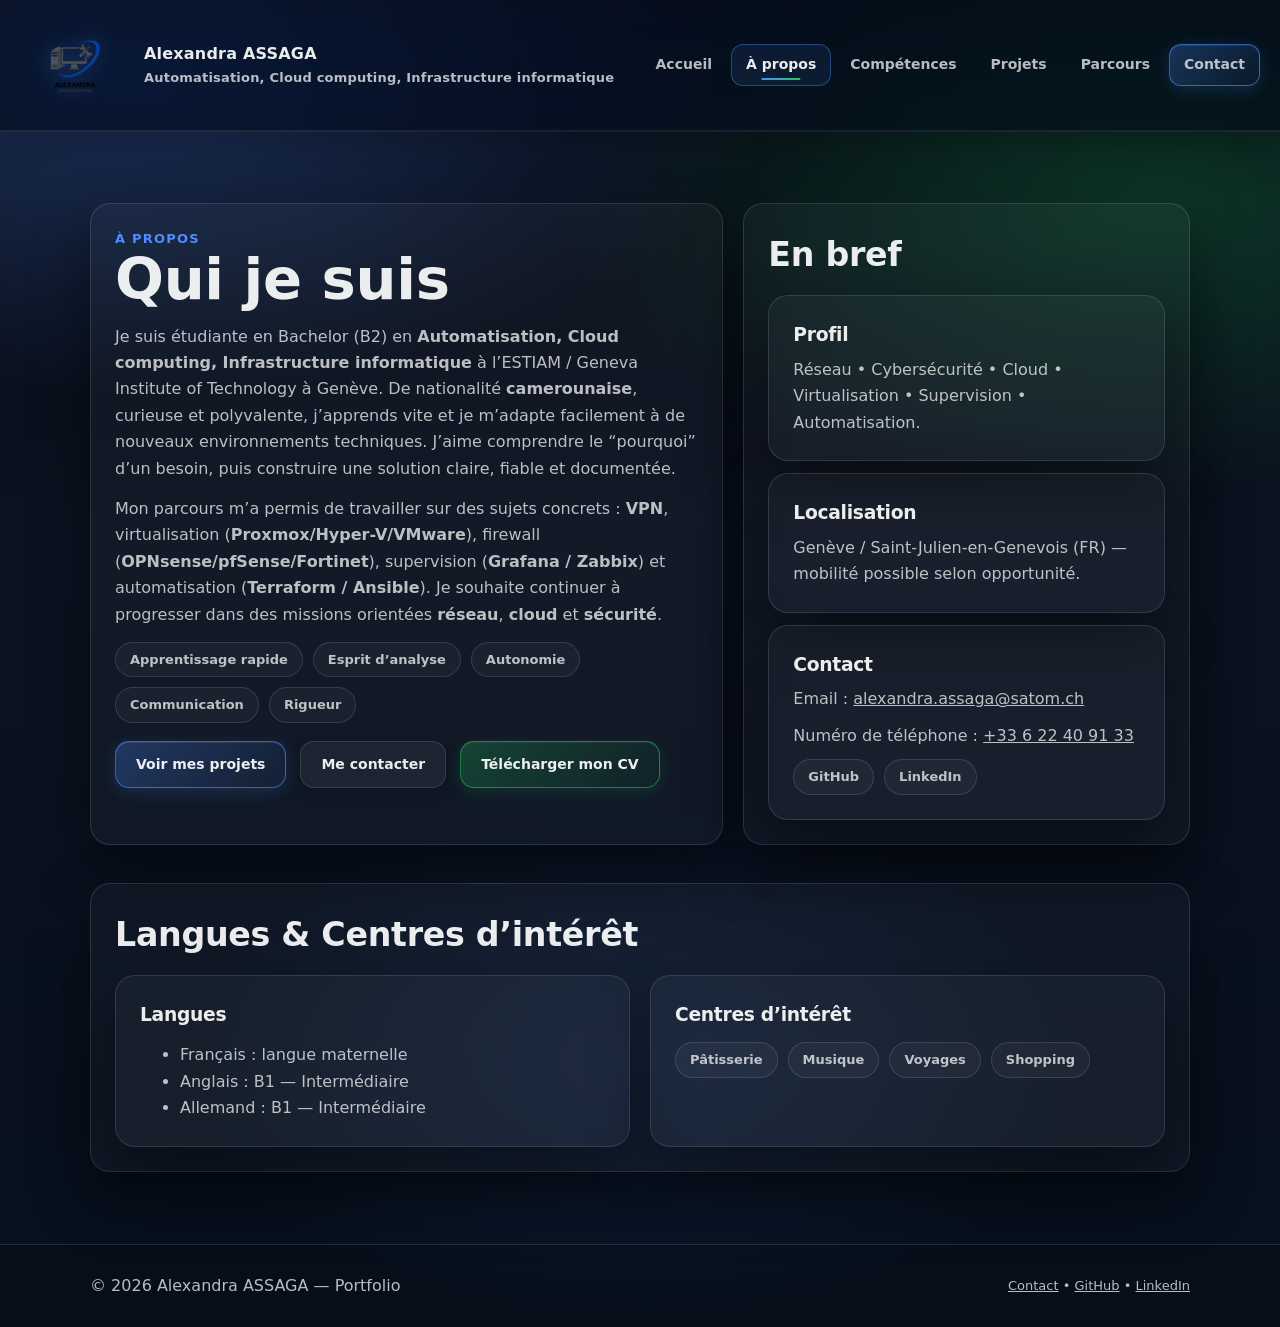
==== commit 4895d9a8: "commit 2" ====
--- a/about.html
+++ b/about.html
@@ -117,8 +117,8 @@
           <h3>Langues</h3>
           <ul style="margin:10px 0 0; color: var(--muted)">
             <li>Français : langue maternelle</li>
-            <li>Anglais : A1/A2</li>
-            <li>Allemand : A1/A2</li>
+            <li>Anglais : B1 — Intermédiaire</li>
+            <li>Allemand : B1 — Intermédiaire</li>
           </ul>
         </div>
 
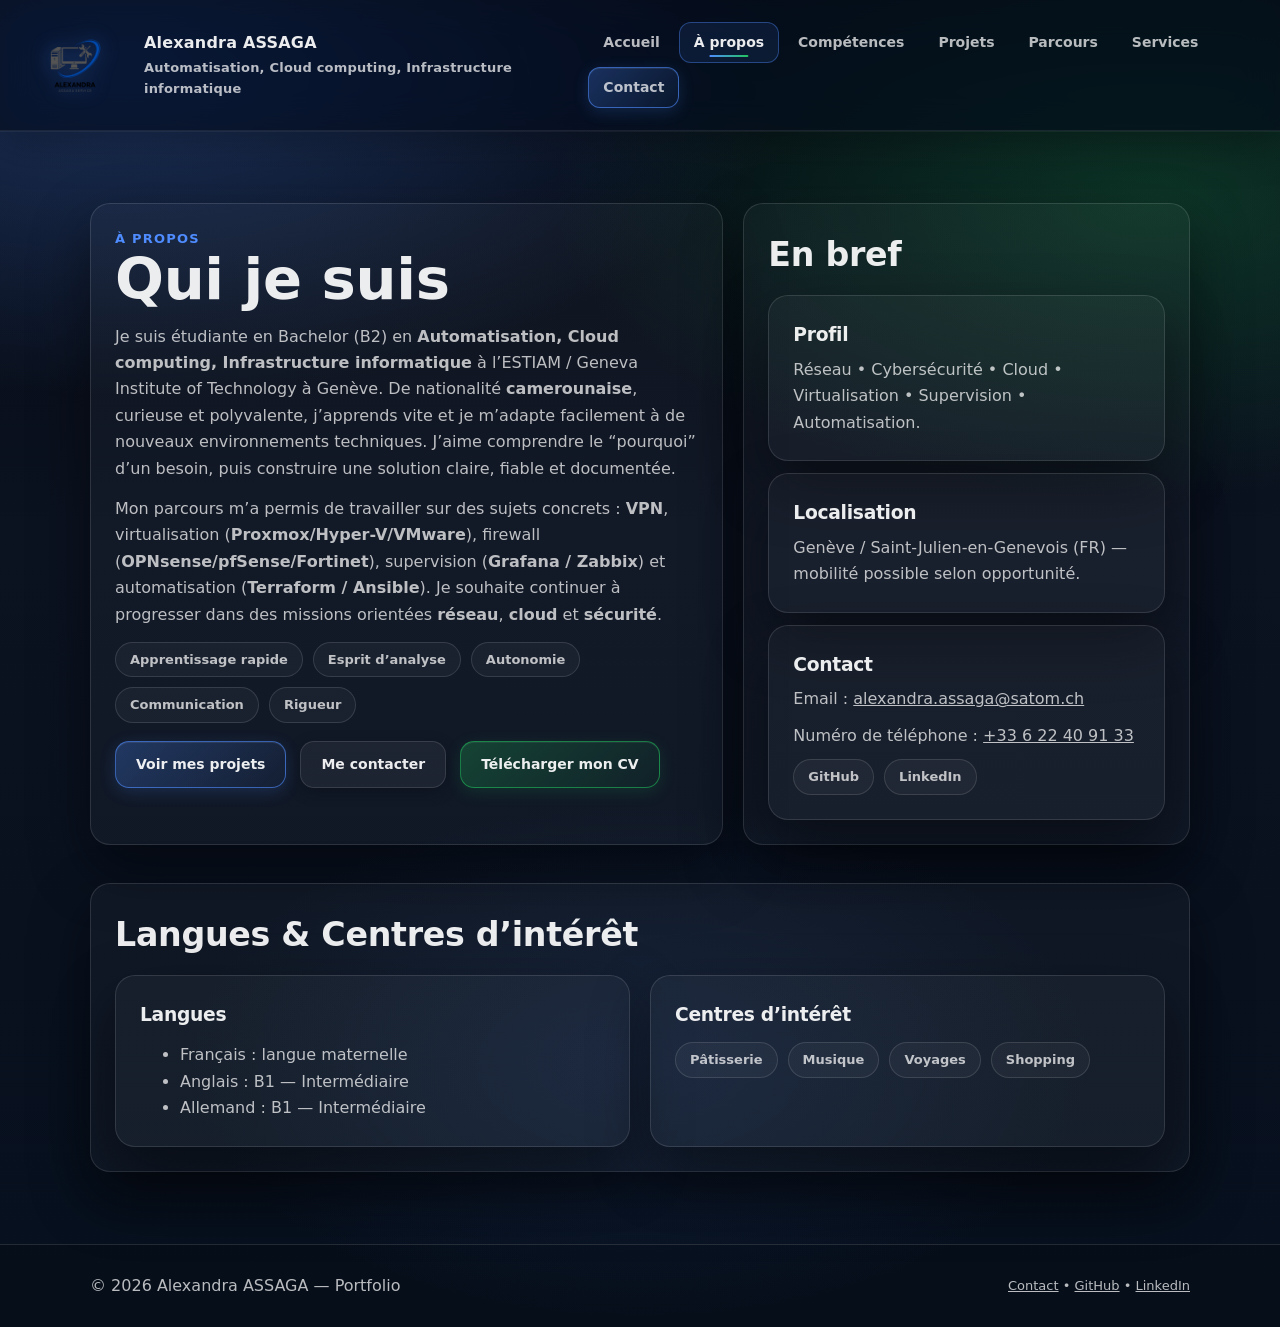
==== commit f78ab14a: "services" ====
--- a/about.html
+++ b/about.html
@@ -31,6 +31,7 @@
       <a data-nav href="skills.html">Compétences</a>
       <a data-nav href="projects.html">Projets</a>
       <a data-nav href="parcours.html">Parcours</a>
+      <a data-nav href="services.html">Services</a>
       <a data-nav href="contact.html" class="btn primary">Contact</a>
     </nav>
   </div>
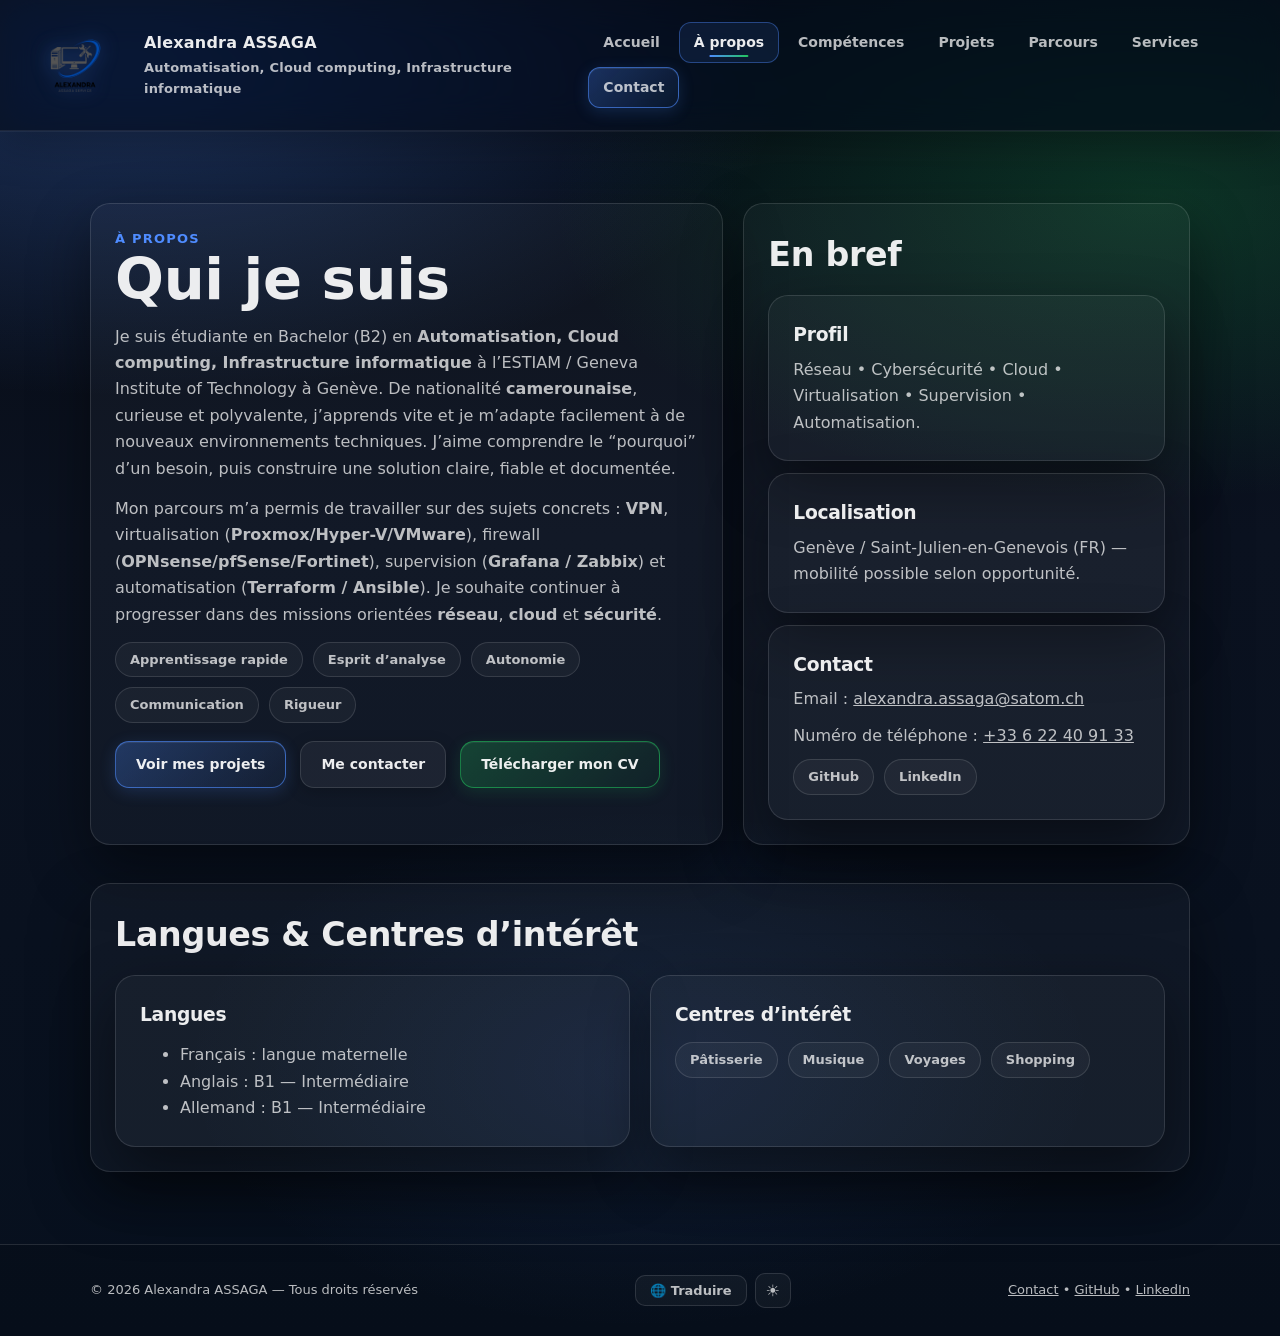
==== commit fc0739ec: "last update" ====
--- a/about.html
+++ b/about.html
@@ -140,10 +140,30 @@
 
 <footer>
   <div class="container footer-row">
-    <div>© <span id="year"></span> Alexandra ASSAGA — Portfolio</div>
+    <div class="small muted">&copy; <span id="year"></span> Alexandra ASSAGA &mdash; Tous droits r&eacute;serv&eacute;s</div>
+
+    <div class="footer-controls">
+      <div class="translate-wrap">
+        <button class="ctrl-btn" id="translateBtn" aria-label="Changer la langue">&#127760; Traduire</button>
+        <div class="lang-panel" id="langPanel">
+          <button class="lang-opt" data-lang="en">&#127468;&#127463; English</button>
+          <button class="lang-opt" data-lang="de">&#127465;&#127466; Deutsch</button>
+          <button class="lang-opt" data-lang="es">&#127466;&#127480; Espa&ntilde;ol</button>
+          <button class="lang-opt" data-lang="it">&#127470;&#127481; Italiano</button>
+          <button class="lang-opt" data-lang="pt">&#127477;&#127481; Portugu&ecirc;s</button>
+          <button class="lang-opt" data-lang="nl">&#127475;&#127473; Nederlands</button>
+          <button class="lang-opt" data-lang="ar">&#127480;&#127462; &#1575;&#1604;&#1593;&#1585;&#1576;&#1610;&#1577;</button>
+          <button class="lang-opt" data-lang="zh-CN">&#127464;&#127475; &#20013;&#25991;</button>
+          <button class="lang-opt" data-lang="ja">&#127471;&#127477; &#26085;&#26412;&#35486;</button>
+          <button class="lang-opt" data-lang="ru">&#127479;&#127482; &#1056;&#1091;&#1089;&#1089;&#1082;&#1080;&#1081;</button>
+        </div>
+      </div>
+      <button class="ctrl-btn theme-btn" id="themeBtn" aria-label="Changer le th&egrave;me"><span id="themeIcon">&#9728;&#65039;</span></button>
+    </div>
+
     <div class="small">
-      <a href="contact.html" style="text-decoration:underline">Contact</a> •
-      <a href="https://github.com/aassaga" target="_blank" rel="noopener" style="text-decoration:underline">GitHub</a> •
+      <a href="contact.html" style="text-decoration:underline">Contact</a> &bull;
+      <a href="https://github.com/aassaga21" target="_blank" rel="noopener" style="text-decoration:underline">GitHub</a> &bull;
       <a href="https://www.linkedin.com/in/alexandra-assaga/" target="_blank" rel="noopener" style="text-decoration:underline">LinkedIn</a>
     </div>
   </div>
--- a/css/style.css
+++ b/css/style.css
@@ -494,6 +494,173 @@
   flex-wrap: wrap;
 }
 
+/* Footer controls (translate + theme) */
+.footer-controls{
+  display: flex;
+  align-items: center;
+  gap: 8px;
+}
+.ctrl-btn{
+  display: inline-flex;
+  align-items: center;
+  gap: 6px;
+  padding: 7px 14px;
+  border-radius: 10px;
+  border: 1px solid var(--line);
+  background: rgba(255,255,255,.04);
+  color: var(--muted);
+  font-family: var(--font);
+  font-size: 13px;
+  font-weight: 600;
+  cursor: pointer;
+  transition: border-color var(--transition), background var(--transition), color var(--transition);
+}
+.ctrl-btn:hover{
+  border-color: rgba(79,140,255,.45);
+  background: rgba(79,140,255,.09);
+  color: var(--text);
+}
+.theme-btn{ padding: 7px 10px; font-size: 16px; }
+
+/* Language popover */
+.translate-wrap{ position: relative; }
+.lang-panel{
+  position: absolute;
+  bottom: calc(100% + 10px);
+  left: 50%;
+  transform: translateX(-50%);
+  background: #0e1829;
+  border: 1px solid rgba(79,140,255,.30);
+  border-radius: 16px;
+  padding: 10px;
+  display: grid;
+  grid-template-columns: 1fr 1fr;
+  gap: 4px;
+  min-width: 240px;
+  box-shadow: 0 20px 50px rgba(0,0,0,.55);
+  opacity: 0;
+  pointer-events: none;
+  transform: translateX(-50%) translateY(6px);
+  transition: opacity .18s ease, transform .18s ease;
+  z-index: 200;
+}
+.lang-panel.open{
+  opacity: 1;
+  pointer-events: all;
+  transform: translateX(-50%) translateY(0);
+}
+.lang-opt{
+  display: flex;
+  align-items: center;
+  gap: 8px;
+  padding: 8px 12px;
+  border-radius: 10px;
+  border: none;
+  background: transparent;
+  color: rgba(255,255,255,.78);
+  font-family: var(--font);
+  font-size: 13px;
+  font-weight: 600;
+  cursor: pointer;
+  text-align: left;
+  white-space: nowrap;
+  transition: background .15s ease, color .15s ease;
+}
+.lang-opt:hover{
+  background: rgba(79,140,255,.14);
+  color: #fff;
+}
+
+
+/* ============================================================
+   LIGHT MODE
+   ============================================================ */
+body.light{
+  --bg: #f4f7ff;
+  --text: rgba(15,23,42,.90);
+  --muted: rgba(15,23,42,.56);
+  --line: rgba(15,23,42,.11);
+  --surface: rgba(15,23,42,.04);
+  --surface2: rgba(15,23,42,.07);
+  --shadow: 0 8px 30px rgba(0,0,0,.09);
+  --glow-blue: 0 0 24px rgba(79,140,255,.14);
+  --glow-green: 0 0 24px rgba(34,197,94,.10);
+}
+body.light{
+  background:
+    radial-gradient(900px 400px at 10% 5%,  rgba(79,140,255,.10), transparent 55%),
+    radial-gradient(700px 350px at 90% 15%, rgba(34,197,94,.08), transparent 60%),
+    linear-gradient(180deg, #eef2ff, #f4f7ff);
+}
+body.light header{
+  background: rgba(244,247,255,.88);
+  border-bottom-color: rgba(15,23,42,.09);
+  box-shadow: 0 1px 0 rgba(255,255,255,.90), 0 4px 20px rgba(0,0,0,.07);
+}
+body.light .card{
+  background: rgba(255,255,255,.75);
+  border-color: rgba(15,23,42,.09);
+  box-shadow: 0 4px 18px rgba(0,0,0,.07);
+}
+body.light .card:hover{
+  background: rgba(255,255,255,.95);
+  border-color: rgba(79,140,255,.28);
+  box-shadow: 0 8px 28px rgba(79,140,255,.14);
+}
+body.light footer{
+  background: rgba(255,255,255,.55);
+  border-top-color: rgba(15,23,42,.10);
+}
+body.light .ctrl-btn{
+  background: rgba(15,23,42,.05);
+  border-color: rgba(15,23,42,.13);
+  color: rgba(15,23,42,.60);
+}
+body.light .ctrl-btn:hover{
+  background: rgba(79,140,255,.10);
+  border-color: rgba(79,140,255,.40);
+  color: rgba(15,23,42,.90);
+}
+body.light input,
+body.light textarea{
+  background: rgba(255,255,255,.85);
+  border-color: rgba(15,23,42,.14);
+  color: var(--text);
+}
+body.light input:hover,
+body.light textarea:hover{
+  background: #fff;
+  border-color: rgba(15,23,42,.22);
+}
+body.light .badge{
+  background: rgba(15,23,42,.05);
+  border-color: rgba(15,23,42,.11);
+  color: rgba(15,23,42,.68);
+}
+body.light .badge:hover{
+  background: rgba(79,140,255,.09);
+  border-color: rgba(79,140,255,.30);
+}
+body.light .stat,
+body.light .skill{
+  background: rgba(255,255,255,.70);
+  border-color: rgba(15,23,42,.09);
+}
+body.light .progress{
+  background: rgba(15,23,42,.09);
+  border-color: rgba(15,23,42,.11);
+}
+body.light .nav-links a:hover,
+body.light .nav-links a.active{
+  background: rgba(79,140,255,.09);
+}
+body.light .hl{
+  background: linear-gradient(90deg, #2563eb, #16a34a, #2563eb);
+  background-size: 200% auto;
+  -webkit-background-clip: text;
+  background-clip: text;
+}
+
 
 /* ============================================================
    SECTION TITLE
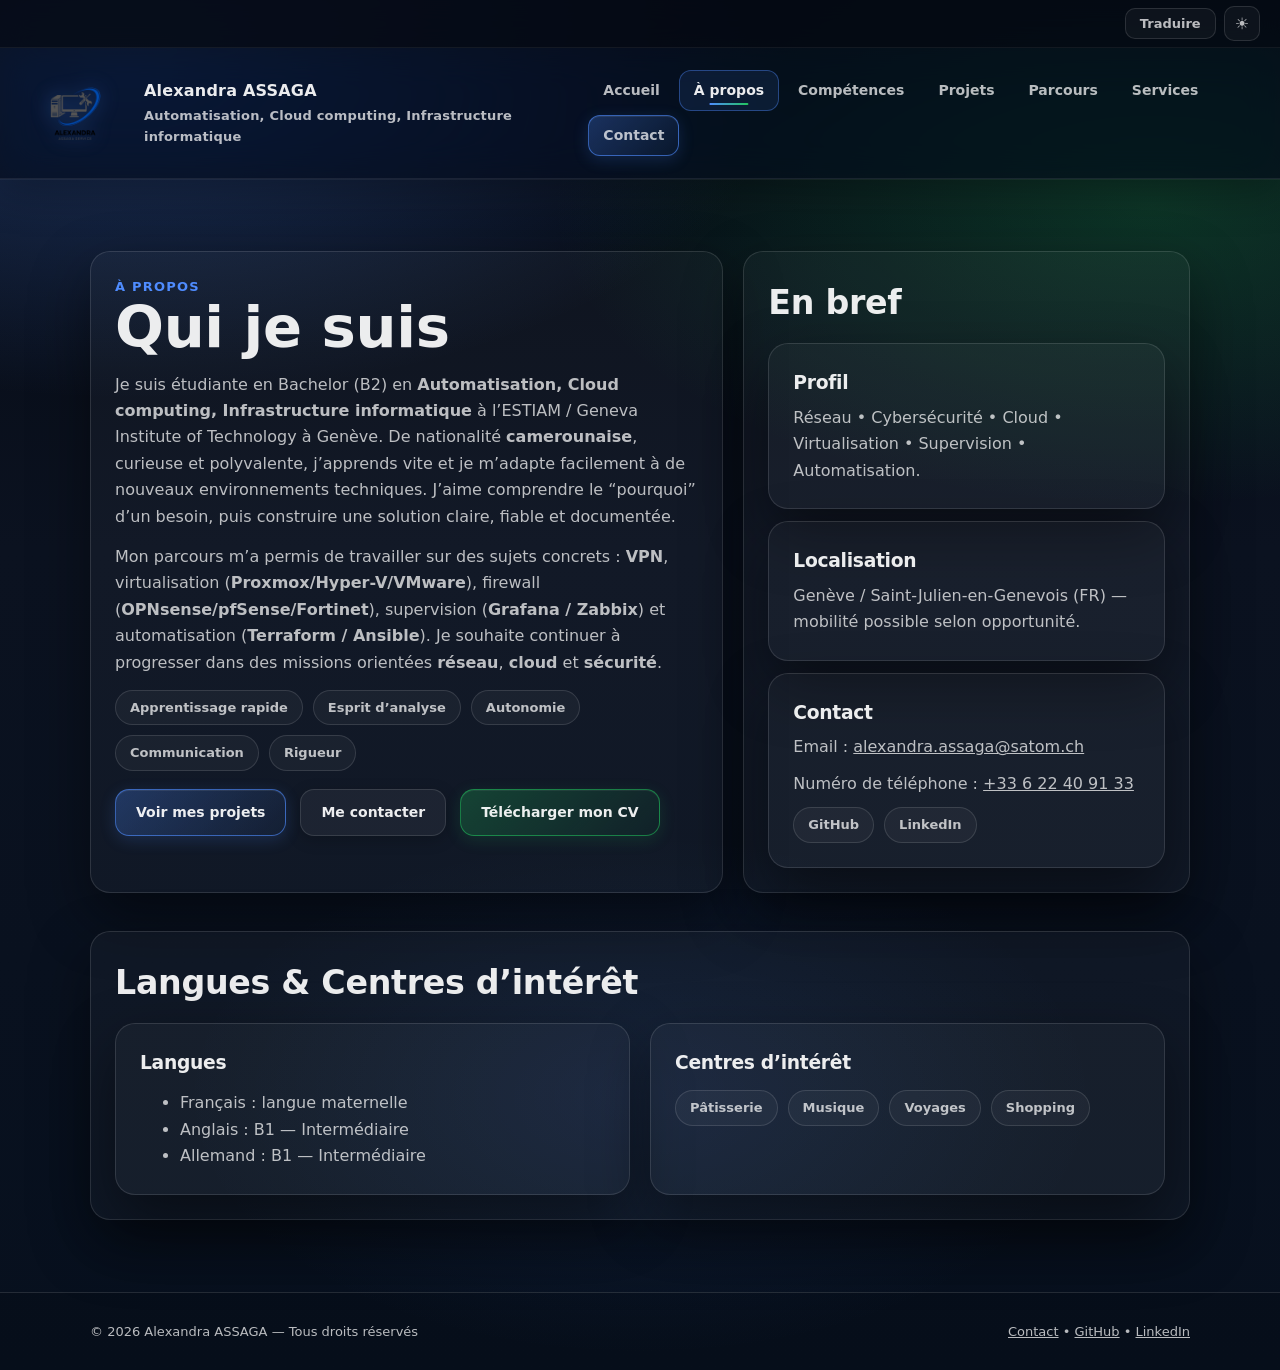
==== commit 04d4b646: "commit" ====
--- a/about.html
+++ b/about.html
@@ -10,6 +10,27 @@
   <link rel="stylesheet" href="css/style.css" />
 </head>
 <body>
+
+<!-- ── Top bar ── -->
+<div class="top-bar">
+  <div class="translate-wrap">
+    <button class="ctrl-btn" id="translateBtn" aria-label="Changer la langue">Traduire</button>
+    <div class="lang-panel" id="langPanel">
+      <button class="lang-opt" data-lang="fr">Fran&ccedil;ais (original)</button>
+      <button class="lang-opt" data-lang="en">English</button>
+      <button class="lang-opt" data-lang="de">Deutsch</button>
+      <button class="lang-opt" data-lang="es">Espa&ntilde;ol</button>
+      <button class="lang-opt" data-lang="it">Italiano</button>
+      <button class="lang-opt" data-lang="pt">Portugu&ecirc;s</button>
+      <button class="lang-opt" data-lang="nl">Nederlands</button>
+      <button class="lang-opt" data-lang="ar">&#1575;&#1604;&#1593;&#1585;&#1576;&#1610;&#1577;</button>
+      <button class="lang-opt" data-lang="zh-CN">&#20013;&#25991;</button>
+      <button class="lang-opt" data-lang="ja">&#26085;&#26412;&#35486;</button>
+      <button class="lang-opt" data-lang="ru">&#1056;&#1091;&#1089;&#1089;&#1082;&#1080;&#1081;</button>
+    </div>
+  </div>
+  <button class="ctrl-btn theme-btn" id="themeBtn" aria-label="Changer le th&egrave;me"><span id="themeIcon"></span></button>
+</div>
 
 <header>
   <div class="container nav">
@@ -142,24 +163,6 @@
   <div class="container footer-row">
     <div class="small muted">&copy; <span id="year"></span> Alexandra ASSAGA &mdash; Tous droits r&eacute;serv&eacute;s</div>
 
-    <div class="footer-controls">
-      <div class="translate-wrap">
-        <button class="ctrl-btn" id="translateBtn" aria-label="Changer la langue">&#127760; Traduire</button>
-        <div class="lang-panel" id="langPanel">
-          <button class="lang-opt" data-lang="en">&#127468;&#127463; English</button>
-          <button class="lang-opt" data-lang="de">&#127465;&#127466; Deutsch</button>
-          <button class="lang-opt" data-lang="es">&#127466;&#127480; Espa&ntilde;ol</button>
-          <button class="lang-opt" data-lang="it">&#127470;&#127481; Italiano</button>
-          <button class="lang-opt" data-lang="pt">&#127477;&#127481; Portugu&ecirc;s</button>
-          <button class="lang-opt" data-lang="nl">&#127475;&#127473; Nederlands</button>
-          <button class="lang-opt" data-lang="ar">&#127480;&#127462; &#1575;&#1604;&#1593;&#1585;&#1576;&#1610;&#1577;</button>
-          <button class="lang-opt" data-lang="zh-CN">&#127464;&#127475; &#20013;&#25991;</button>
-          <button class="lang-opt" data-lang="ja">&#127471;&#127477; &#26085;&#26412;&#35486;</button>
-          <button class="lang-opt" data-lang="ru">&#127479;&#127482; &#1056;&#1091;&#1089;&#1089;&#1082;&#1080;&#1081;</button>
-        </div>
-      </div>
-      <button class="ctrl-btn theme-btn" id="themeBtn" aria-label="Changer le th&egrave;me"><span id="themeIcon">&#9728;&#65039;</span></button>
-    </div>
 
     <div class="small">
       <a href="contact.html" style="text-decoration:underline">Contact</a> &bull;
@@ -174,5 +177,8 @@
   document.getElementById("year").textContent = new Date().getFullYear();
 </script>
 
+<div id="google_translate_element" aria-hidden="true" style="display:none;position:absolute;"></div>
+<script>function googleTranslateElementInit(){new google.translate.TranslateElement({pageLanguage:'fr',includedLanguages:'en,de,es,it,pt,nl,ar,zh-CN,ja,ru',autoDisplay:false},'google_translate_element');}</script>
+<script src="https://translate.google.com/translate_a/element.js?cb=googleTranslateElementInit" async defer></script>
 </body>
 </html>
--- a/css/style.css
+++ b/css/style.css
@@ -79,9 +79,30 @@
 /* ============================================================
    HEADER / NAV
    ============================================================ */
+/* ── Top control bar (above nav) ── */
+.top-bar{
+  position: sticky;
+  top: 0;
+  z-index: 51;
+  background: rgba(5,10,20,.88);
+  border-bottom: 1px solid rgba(255,255,255,.06);
+  -webkit-backdrop-filter: blur(12px);
+  backdrop-filter: blur(12px);
+  display: flex;
+  justify-content: flex-end;
+  align-items: center;
+  gap: 8px;
+  padding: 6px 20px;
+}
+
+/* Hide Google Translate default toolbar */
+.goog-te-banner-frame{ display:none !important; }
+#google_translate_element{ display:none !important; }
+body{ top:0 !important; }
+
 header{
   position: sticky;
-  top: 0;
+  top: 48px;   /* height of .top-bar */
   z-index: 50;
   -webkit-backdrop-filter: blur(18px) saturate(160%);
   backdrop-filter: blur(18px) saturate(160%);
@@ -528,7 +549,6 @@
   position: absolute;
   bottom: calc(100% + 10px);
   left: 50%;
-  transform: translateX(-50%);
   background: #0e1829;
   border: 1px solid rgba(79,140,255,.30);
   border-radius: 16px;
@@ -536,7 +556,7 @@
   display: grid;
   grid-template-columns: 1fr 1fr;
   gap: 4px;
-  min-width: 240px;
+  min-width: 260px;
   box-shadow: 0 20px 50px rgba(0,0,0,.55);
   opacity: 0;
   pointer-events: none;
@@ -548,6 +568,18 @@
   opacity: 1;
   pointer-events: all;
   transform: translateX(-50%) translateY(0);
+}
+
+/* Top-bar: panel opens downward, aligned to the right */
+.top-bar .lang-panel{
+  bottom: auto;
+  top: calc(100% + 8px);
+  left: auto;
+  right: 0;
+  transform: translateY(-6px);
+}
+.top-bar .lang-panel.open{
+  transform: translateY(0);
 }
 .lang-opt{
   display: flex;
@@ -607,6 +639,10 @@
   border-color: rgba(79,140,255,.28);
   box-shadow: 0 8px 28px rgba(79,140,255,.14);
 }
+body.light .top-bar{
+  background: rgba(240,244,255,.92);
+  border-bottom-color: rgba(15,23,42,.10);
+}
 body.light footer{
   background: rgba(255,255,255,.55);
   border-top-color: rgba(15,23,42,.10);
